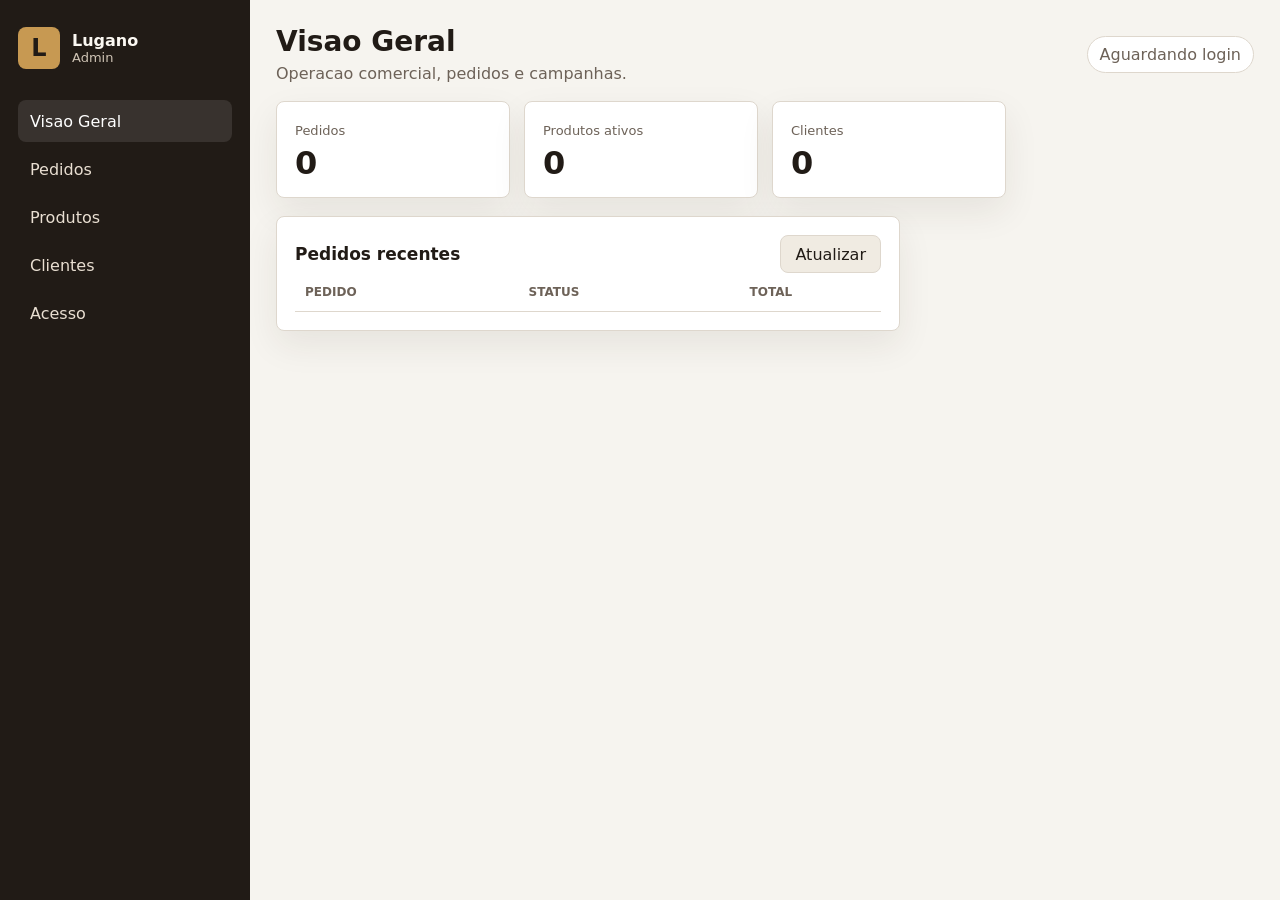
==== frontend/admin/index.html @ a1dba2d6 "Initial Lugano CRM implementation" ====
<!doctype html>
<html lang="pt-BR">
  <head>
    <meta charset="utf-8" />
    <meta name="viewport" content="width=device-width, initial-scale=1" />
    <title>Lugano | Admin</title>
    <link rel="stylesheet" href="./styles.css?v=admin-20260625-2" />
  </head>
  <body>
    <div class="app-shell">
      <aside class="sidebar" aria-label="Navegacao principal">
        <div class="brand">
          <div class="brand-mark">L</div>
          <div>
            <strong>Lugano</strong>
            <span>Admin</span>
          </div>
        </div>

        <nav class="nav-tabs" aria-label="Modulos">
          <button class="nav-tab active" data-view="overview" type="button">Visao Geral</button>
          <button class="nav-tab" data-view="orders" type="button">Pedidos</button>
          <button class="nav-tab" data-view="products" type="button">Produtos</button>
          <button class="nav-tab" data-view="customers" type="button">Clientes</button>
          <button class="nav-tab" data-min-role="manager" data-view="promotions" type="button">Campanhas</button>
          <button class="nav-tab" data-min-role="manager" data-view="reports" type="button">Relatorios</button>
          <button class="nav-tab" data-min-role="owner" data-view="audit" type="button">Auditoria</button>
          <button class="nav-tab" data-min-role="owner" data-view="team" type="button">Equipe</button>
          <button class="nav-tab" data-view="settings" type="button">Acesso</button>
        </nav>
      </aside>

      <main class="workspace">
        <header class="topbar">
          <div>
            <h1 id="view-title">Visao Geral</h1>
            <p id="view-subtitle">Operacao comercial, pedidos e campanhas.</p>
          </div>
          <div class="connection-pill" id="connection-status">API nao testada</div>
        </header>

        <section class="notice hidden" id="notice" role="status"></section>

        <section class="view active" id="view-overview">
          <div class="metrics-grid">
            <article class="metric">
              <span>Pedidos</span>
              <strong id="metric-orders">0</strong>
            </article>
            <article class="metric">
              <span>Produtos ativos</span>
              <strong id="metric-products">0</strong>
            </article>
            <article class="metric">
              <span>Clientes</span>
              <strong id="metric-customers">0</strong>
            </article>
            <article class="metric" data-min-role="manager">
              <span>Campanhas ativas</span>
              <strong id="metric-promotions">0</strong>
            </article>
          </div>

          <div class="section-grid">
            <section class="panel">
              <div class="panel-heading">
                <h2>Pedidos recentes</h2>
                <button class="ghost-button" data-refresh="orders" type="button">Atualizar</button>
              </div>
              <div class="table-wrap">
                <table>
                  <thead>
                    <tr>
                      <th>Pedido</th>
                      <th>Status</th>
                      <th>Total</th>
                    </tr>
                  </thead>
                  <tbody id="overview-orders"></tbody>
                </table>
              </div>
            </section>

            <section class="panel" data-min-role="manager">
              <div class="panel-heading">
                <h2>Campanhas</h2>
                <button class="ghost-button" data-refresh="promotions" type="button">Atualizar</button>
              </div>
              <div class="campaign-list" id="overview-promotions"></div>
            </section>
          </div>
        </section>

        <section class="view" id="view-orders">
          <div class="toolbar">
            <select id="order-status-filter" aria-label="Filtrar pedidos por status">
              <option value="">Todos os status</option>
              <option value="pending">Pendente</option>
              <option value="confirmed">Confirmado</option>
              <option value="preparing">Preparando</option>
              <option value="out_for_delivery">Saiu para entrega</option>
              <option value="delivered">Entregue</option>
              <option value="cancelled">Cancelado</option>
            </select>
            <button class="primary-button" id="refresh-orders" type="button">Atualizar</button>
          </div>

          <div class="orders-workbench">
            <section class="panel">
              <div class="table-wrap">
                <table>
                  <thead>
                    <tr>
                      <th>Pedido</th>
                      <th>Cliente</th>
                      <th>Status</th>
                      <th>Pagamento</th>
                      <th>Total</th>
                      <th></th>
                    </tr>
                  </thead>
                  <tbody id="orders-table"></tbody>
                </table>
              </div>
            </section>

            <section class="panel order-detail-panel" id="order-detail">
              <div class="empty-state">
                <h2>Selecione um pedido</h2>
                <p>Veja itens, cliente, entrega, observacoes e atualize o status.</p>
              </div>
            </section>
          </div>
        </section>

        <section class="view" id="view-products">
          <div class="split-layout" id="products-layout">
            <form class="panel form-panel" data-min-role="manager" id="product-form">
              <h2>Novo produto</h2>
              <label>Nome<input name="name" required /></label>
              <label>Categoria<input name="category" value="cafeteria" required /></label>
              <label>Preco<input name="price" type="number" step="0.01" min="0" required /></label>
              <label>Descricao<textarea name="description" rows="3"></textarea></label>
              <label>Imagem URL<input name="image_url" /></label>
              <label class="check-row"><input name="available" type="checkbox" checked /> Disponivel</label>
              <button class="primary-button" type="submit">Salvar produto</button>
            </form>

            <section class="panel">
              <div class="panel-heading">
                <h2>Catalogo</h2>
                <button class="ghost-button" data-refresh="products" type="button">Atualizar</button>
              </div>
              <div class="item-list" id="products-list"></div>
            </section>
          </div>
        </section>

        <section class="view" id="view-customers">
          <section class="panel">
            <div class="panel-heading">
              <h2>Clientes</h2>
              <button class="ghost-button" data-refresh="customers" type="button">Atualizar</button>
            </div>
            <div class="table-wrap">
              <table>
                <thead>
                  <tr>
                    <th>Nome</th>
                    <th>Email</th>
                    <th>Telefone</th>
                    <th>Cadastro</th>
                  </tr>
                </thead>
                <tbody id="customers-table"></tbody>
              </table>
            </div>
          </section>
        </section>

        <section class="view" data-min-role="manager" id="view-promotions">
          <div class="split-layout">
            <form class="panel form-panel" id="promotion-form">
              <h2>Nova campanha</h2>
              <label>Codigo<input name="code" required /></label>
              <label>Tipo
                <select name="type">
                  <option value="percentage">Percentual</option>
                  <option value="fixed">Valor fixo</option>
                  <option value="free_delivery">Frete gratis</option>
                </select>
              </label>
              <label>Valor<input name="value" type="number" step="0.01" min="0" value="0" /></label>
              <label>Pedido minimo (centavos)<input name="min_order_cents" type="number" min="0" value="0" /></label>
              <label>Limite de usos<input name="max_uses" type="number" min="1" /></label>
              <label>Descricao<textarea name="description" rows="3"></textarea></label>
              <label class="check-row"><input name="active" type="checkbox" checked /> Ativa</label>
              <button class="primary-button" type="submit">Salvar campanha</button>
            </form>

            <section class="panel">
              <div class="panel-heading">
                <h2>Campanhas</h2>
                <button class="ghost-button" data-refresh="promotions" type="button">Atualizar</button>
              </div>
              <div class="item-list" id="promotions-list"></div>
            </section>
          </div>
        </section>

        <section class="view" data-min-role="manager" id="view-reports">
          <form class="panel report-filters" id="reports-filter-form">
            <div>
              <h2>Periodo</h2>
              <p class="muted">Filtre faturamento, tickets e rankings comerciais.</p>
            </div>
            <label>Inicio<input name="date_from" type="date" /></label>
            <label>Fim<input name="date_to" type="date" /></label>
            <button class="primary-button" type="submit">Atualizar relatorios</button>
          </form>

          <section class="metrics-grid reports-metrics">
            <article class="metric">
              <span>Faturamento liquido</span>
              <strong id="report-net-revenue">R$ 0,00</strong>
            </article>
            <article class="metric">
              <span>Ticket medio</span>
              <strong id="report-average-ticket">R$ 0,00</strong>
            </article>
            <article class="metric">
              <span>Pedidos validos</span>
              <strong id="report-orders-count">0</strong>
            </article>
            <article class="metric">
              <span>Cupons usados</span>
              <strong id="report-coupon-uses">0</strong>
            </article>
          </section>

          <div class="reports-grid">
            <section class="panel">
              <div class="panel-heading">
                <h2>Resumo financeiro</h2>
              </div>
              <div class="report-kpi-list" id="report-summary-list"></div>
            </section>

            <section class="panel">
              <div class="panel-heading">
                <h2>Produtos mais vendidos</h2>
              </div>
              <div class="table-wrap">
                <table>
                  <thead>
                    <tr>
                      <th>Produto</th>
                      <th>Qtd.</th>
                      <th>Pedidos</th>
                      <th>Receita</th>
                    </tr>
                  </thead>
                  <tbody id="report-products-table"></tbody>
                </table>
              </div>
            </section>

            <section class="panel">
              <div class="panel-heading">
                <h2>Clientes recorrentes</h2>
              </div>
              <div class="table-wrap">
                <table>
                  <thead>
                    <tr>
                      <th>Cliente</th>
                      <th>Pedidos</th>
                      <th>Total</th>
                      <th>Ultimo pedido</th>
                    </tr>
                  </thead>
                  <tbody id="report-customers-table"></tbody>
                </table>
              </div>
            </section>

            <section class="panel">
              <div class="panel-heading">
                <h2>Uso de cupons</h2>
              </div>
              <div class="table-wrap">
                <table>
                  <thead>
                    <tr>
                      <th>Cupom</th>
                      <th>Usos</th>
                      <th>Desconto</th>
                    </tr>
                  </thead>
                  <tbody id="report-coupons-table"></tbody>
                </table>
              </div>
            </section>
          </div>
        </section>

        <section class="view" data-min-role="owner" id="view-audit">
          <form class="panel audit-filters" id="audit-filter-form">
            <div>
              <h2>Trilha administrativa</h2>
              <p class="muted">Acoes registradas no painel.</p>
            </div>
            <label>Entidade
              <select name="entity_type">
                <option value="">Todas</option>
                <option value="order">Pedidos</option>
                <option value="product">Produtos</option>
                <option value="promotion">Campanhas</option>
                <option value="customer">Clientes</option>
                <option value="admin_user">Equipe</option>
              </select>
            </label>
            <label>Usuario<input name="actor_profile_id" placeholder="UUID do admin" /></label>
            <button class="primary-button" type="submit">Atualizar auditoria</button>
          </form>

          <section class="panel">
            <div class="panel-heading">
              <h2>Eventos recentes</h2>
              <button class="ghost-button" data-refresh="audit" type="button">Atualizar</button>
            </div>
            <div class="table-wrap">
              <table>
                <thead>
                  <tr>
                    <th>Data</th>
                    <th>Acao</th>
                    <th>Entidade</th>
                    <th>Ator</th>
                    <th>Detalhes</th>
                  </tr>
                </thead>
                <tbody id="audit-table"></tbody>
              </table>
            </div>
          </section>
        </section>

        <section class="view" data-min-role="owner" id="view-team">
          <div class="split-layout">
            <form class="panel form-panel" id="team-form">
              <h2>Novo acesso</h2>
              <label>ID do usuario<input name="profile_id" placeholder="UUID do Supabase Auth" required /></label>
              <label>Papel
                <select name="role">
                  <option value="staff">Staff</option>
                  <option value="manager">Manager</option>
                  <option value="owner">Owner</option>
                </select>
              </label>
              <label class="check-row"><input name="active" type="checkbox" checked /> Ativo</label>
              <button class="primary-button" type="submit">Salvar acesso</button>
            </form>

            <section class="panel">
              <div class="panel-heading">
                <h2>Equipe administrativa</h2>
                <button class="ghost-button" data-refresh="team" type="button">Atualizar</button>
              </div>
              <div class="table-wrap">
                <table>
                  <thead>
                    <tr>
                      <th>Usuario</th>
                      <th>Email</th>
                      <th>Papel</th>
                      <th>Status</th>
                      <th></th>
                    </tr>
                  </thead>
                  <tbody id="team-table"></tbody>
                </table>
              </div>
            </section>
          </div>
        </section>

        <section class="view" id="view-settings">
          <div class="settings-grid">
            <form class="panel settings-panel" id="settings-form">
              <h2>Conexao</h2>
              <label>API base URL<input name="apiBaseUrl" value="http://127.0.0.1:8000" /></label>
              <details class="dev-access">
                <summary>Chave tecnica</summary>
                <label>Admin key<input name="adminKey" type="password" autocomplete="off" /></label>
              </details>
              <div class="button-row">
                <button class="primary-button" type="submit">Salvar</button>
                <button class="ghost-button" id="test-connection" type="button">Testar acesso</button>
              </div>
            </form>

            <form class="panel settings-panel" id="admin-login-form">
              <div class="panel-heading">
                <h2>Login administrativo</h2>
                <span class="status" id="admin-session-label">Desconectado</span>
              </div>
              <label>Email<input name="email" type="email" autocomplete="email" required /></label>
              <label>Senha<input name="password" type="password" autocomplete="current-password" required /></label>
              <div class="button-row">
                <button class="primary-button" type="submit">Entrar</button>
                <button class="ghost-button" id="admin-logout" type="button">Sair</button>
              </div>
            </form>
          </div>
        </section>
      </main>
    </div>

    <script src="../config.js?v=config-20260625-1"></script>
    <script src="./app.js?v=admin-20260625-3"></script>
  </body>
</html>
---- frontend/admin/styles.css ----
:root {
  color-scheme: light;
  --bg: #f6f4ef;
  --surface: #ffffff;
  --surface-2: #f0ebe2;
  --ink: #211b16;
  --muted: #6d6258;
  --line: #ded7cd;
  --brand: #7b2d26;
  --brand-2: #1f6f64;
  --accent: #c79952;
  --danger: #a23131;
  --ok: #28745b;
  --shadow: 0 14px 35px rgba(45, 35, 28, 0.08);
}

* {
  box-sizing: border-box;
}

body {
  margin: 0;
  min-height: 100vh;
  background: var(--bg);
  color: var(--ink);
  font-family:
    Inter, ui-sans-serif, system-ui, -apple-system, BlinkMacSystemFont, "Segoe UI",
    sans-serif;
}

button,
input,
select,
textarea {
  font: inherit;
}

button {
  cursor: pointer;
}

button:disabled {
  cursor: not-allowed;
  opacity: 0.55;
}

.app-shell {
  display: grid;
  grid-template-columns: 250px minmax(0, 1fr);
  min-height: 100vh;
}

.sidebar {
  background: #211b16;
  color: #fbf8f2;
  display: flex;
  flex-direction: column;
  gap: 28px;
  padding: 24px 18px;
}

.brand {
  display: flex;
  align-items: center;
  gap: 12px;
  min-height: 48px;
}

.brand-mark {
  display: grid;
  place-items: center;
  width: 42px;
  height: 42px;
  background: var(--accent);
  color: #211b16;
  border-radius: 8px;
  font-weight: 800;
  font-size: 24px;
}

.brand strong,
.brand span {
  display: block;
}

.brand span {
  color: #cfc4b5;
  font-size: 13px;
}

.nav-tabs {
  display: grid;
  gap: 6px;
}

.nav-tab {
  min-height: 42px;
  border: 0;
  border-radius: 8px;
  background: transparent;
  color: #e9dfd2;
  text-align: left;
  padding: 0 12px;
}

.nav-tab:hover,
.nav-tab.active {
  background: rgba(255, 255, 255, 0.1);
  color: #ffffff;
}

.workspace {
  padding: 26px;
  overflow: auto;
}

.topbar {
  display: flex;
  align-items: center;
  justify-content: space-between;
  gap: 16px;
  margin-bottom: 18px;
}

h1,
h2,
p {
  margin: 0;
}

h1 {
  font-size: 28px;
  line-height: 1.15;
}

h2 {
  font-size: 17px;
}

.topbar p {
  color: var(--muted);
  margin-top: 6px;
}

.connection-pill {
  border: 1px solid var(--line);
  border-radius: 999px;
  background: var(--surface);
  color: var(--muted);
  padding: 8px 12px;
  white-space: nowrap;
}

.connection-pill.ok {
  color: var(--ok);
  border-color: rgba(40, 116, 91, 0.35);
}

.connection-pill.error {
  color: var(--danger);
  border-color: rgba(162, 49, 49, 0.35);
}

.notice {
  margin-bottom: 18px;
  border: 1px solid var(--line);
  border-left: 4px solid var(--brand-2);
  border-radius: 8px;
  background: var(--surface);
  padding: 12px 14px;
  color: var(--muted);
}

.hidden {
  display: none;
}

.view {
  display: none;
}

.view.active {
  display: grid;
  gap: 18px;
}

.metrics-grid {
  display: grid;
  grid-template-columns: repeat(4, minmax(0, 1fr));
  gap: 14px;
}

.metric,
.panel {
  background: var(--surface);
  border: 1px solid var(--line);
  border-radius: 8px;
  box-shadow: var(--shadow);
}

.metric {
  padding: 18px;
}

.metric span {
  color: var(--muted);
  font-size: 13px;
}

.metric strong {
  display: block;
  margin-top: 8px;
  font-size: 32px;
  line-height: 1;
}

.section-grid {
  display: grid;
  grid-template-columns: minmax(0, 1.3fr) minmax(320px, 0.7fr);
  gap: 18px;
}

.orders-workbench {
  display: grid;
  grid-template-columns: minmax(0, 1.05fr) minmax(340px, 0.95fr);
  align-items: start;
  gap: 18px;
}

.split-layout {
  display: grid;
  grid-template-columns: minmax(280px, 360px) minmax(0, 1fr);
  gap: 18px;
}

.split-layout.single-column {
  grid-template-columns: minmax(0, 1fr);
}

.settings-grid {
  display: grid;
  grid-template-columns: minmax(280px, 460px) minmax(280px, 420px);
  gap: 18px;
  align-items: start;
}

.report-filters,
.audit-filters {
  display: grid;
  grid-template-columns: minmax(220px, 1fr) 170px 170px auto;
  align-items: end;
  gap: 14px;
}

.audit-filters {
  grid-template-columns: minmax(220px, 1fr) 190px minmax(240px, 1fr) auto;
}

.reports-grid {
  display: grid;
  grid-template-columns: minmax(0, 0.85fr) minmax(0, 1.15fr);
  gap: 18px;
  align-items: start;
}

.panel {
  min-width: 0;
  padding: 18px;
}

.panel-heading,
.toolbar,
.button-row {
  display: flex;
  align-items: center;
  justify-content: space-between;
  gap: 12px;
}

.toolbar {
  justify-content: flex-start;
}

.table-wrap {
  overflow-x: auto;
}

table {
  width: 100%;
  border-collapse: collapse;
  min-width: 640px;
}

th,
td {
  border-bottom: 1px solid var(--line);
  padding: 12px 10px;
  text-align: left;
  vertical-align: middle;
}

th {
  color: var(--muted);
  font-size: 12px;
  text-transform: uppercase;
}

td {
  font-size: 14px;
}

tr.selected-row td {
  background: #fff8ed;
}

.table-subtitle {
  display: block;
  color: var(--muted);
  font-size: 12px;
  margin-top: 4px;
}

.primary-button,
.ghost-button,
.small-button {
  min-height: 38px;
  border-radius: 8px;
  padding: 0 14px;
  border: 1px solid transparent;
}

.primary-button {
  background: var(--brand);
  color: #ffffff;
}

.ghost-button,
.small-button {
  background: var(--surface-2);
  color: var(--ink);
  border-color: var(--line);
}

.small-button {
  min-height: 32px;
  padding: 0 10px;
}

.danger-button {
  color: var(--danger);
}

select,
input,
textarea {
  width: 100%;
  border: 1px solid var(--line);
  border-radius: 8px;
  background: #fffdf9;
  color: var(--ink);
  min-height: 40px;
  padding: 9px 10px;
}

textarea {
  resize: vertical;
}

label {
  display: grid;
  gap: 7px;
  color: var(--muted);
  font-size: 13px;
}

.form-panel,
.settings-panel {
  display: grid;
  gap: 13px;
  align-content: start;
}

.dev-access {
  border: 1px solid var(--line);
  border-radius: 8px;
  background: #fffdf9;
  padding: 11px 12px;
}

.dev-access summary {
  color: var(--muted);
  cursor: pointer;
  font-size: 13px;
  font-weight: 700;
}

.dev-access label {
  margin-top: 12px;
}

.check-row {
  display: flex;
  align-items: center;
  gap: 8px;
}

.check-row input {
  width: 17px;
  height: 17px;
  min-height: 0;
}

.table-control {
  min-width: 120px;
}

.table-check {
  color: var(--ink);
  justify-content: flex-start;
}

.table-actions {
  display: flex;
  gap: 8px;
  justify-content: flex-end;
}

.item-list,
.campaign-list {
  display: grid;
  gap: 10px;
  margin-top: 14px;
}

.report-kpi-list {
  display: grid;
  gap: 10px;
}

.report-kpi-list article {
  display: flex;
  justify-content: space-between;
  gap: 14px;
  border-bottom: 1px solid var(--line);
  padding: 10px 0;
}

.report-kpi-list article:last-child {
  border-bottom: 0;
}

.report-kpi-list span {
  color: var(--muted);
}

.report-kpi-list strong {
  text-align: right;
}

.list-item {
  display: grid;
  gap: 6px;
  border: 1px solid var(--line);
  border-radius: 8px;
  background: #fffdf9;
  padding: 13px;
}

.list-item-header {
  display: flex;
  justify-content: space-between;
  gap: 10px;
}

.order-detail-panel {
  display: grid;
  gap: 16px;
}

.empty-state {
  display: grid;
  min-height: 260px;
  place-content: center;
  text-align: center;
  color: var(--muted);
}

.order-detail-heading {
  display: flex;
  align-items: flex-start;
  justify-content: space-between;
  gap: 14px;
}

.detail-grid {
  display: grid;
  grid-template-columns: repeat(2, minmax(0, 1fr));
  gap: 12px;
}

.detail-grid article,
.detail-section {
  border: 1px solid var(--line);
  border-radius: 8px;
  background: #fffdf9;
  padding: 13px;
}

.detail-grid span {
  color: var(--muted);
  display: block;
  font-size: 12px;
  margin-bottom: 5px;
  text-transform: uppercase;
}

.detail-grid strong,
.detail-grid p {
  display: block;
  overflow-wrap: anywhere;
}

.detail-grid p {
  color: var(--muted);
  font-size: 13px;
  margin-top: 5px;
}

.detail-section {
  display: grid;
  gap: 12px;
}

.detail-section h3 {
  margin: 0;
  font-size: 15px;
}

.compact-list {
  margin-top: 0;
}

.order-update-form {
  grid-template-columns: repeat(2, minmax(0, 1fr));
}

.order-update-form h3,
.order-update-form label:nth-of-type(3),
.order-update-form .button-row {
  grid-column: 1 / -1;
}

.muted {
  color: var(--muted);
}

.status {
  display: inline-flex;
  align-items: center;
  min-height: 26px;
  border-radius: 999px;
  background: var(--surface-2);
  color: var(--muted);
  padding: 0 9px;
  font-size: 12px;
}

.status.active,
.status.paid,
.status.delivered {
  background: rgba(40, 116, 91, 0.12);
  color: var(--ok);
}

.status.pending,
.status.preparing {
  background: rgba(199, 153, 82, 0.16);
  color: #765112;
}

.status.cancelled,
.status.failed {
  background: rgba(162, 49, 49, 0.12);
  color: var(--danger);
}

@media (max-width: 980px) {
  .app-shell {
    grid-template-columns: 1fr;
  }

  .sidebar {
    position: sticky;
    top: 0;
    z-index: 5;
    padding: 14px;
  }

  .nav-tabs {
    grid-template-columns: repeat(3, minmax(0, 1fr));
  }

  .metrics-grid,
  .section-grid,
  .orders-workbench,
  .split-layout,
  .settings-grid,
  .report-filters,
  .audit-filters,
  .reports-grid {
    grid-template-columns: 1fr;
  }
}

@media (max-width: 640px) {
  .workspace {
    padding: 16px;
  }

  .topbar {
    align-items: flex-start;
    flex-direction: column;
  }

  .nav-tabs {
    grid-template-columns: repeat(2, minmax(0, 1fr));
  }

  .metrics-grid {
    gap: 10px;
  }

  .panel {
    padding: 14px;
  }

  .detail-grid,
  .order-update-form {
    grid-template-columns: 1fr;
  }
}
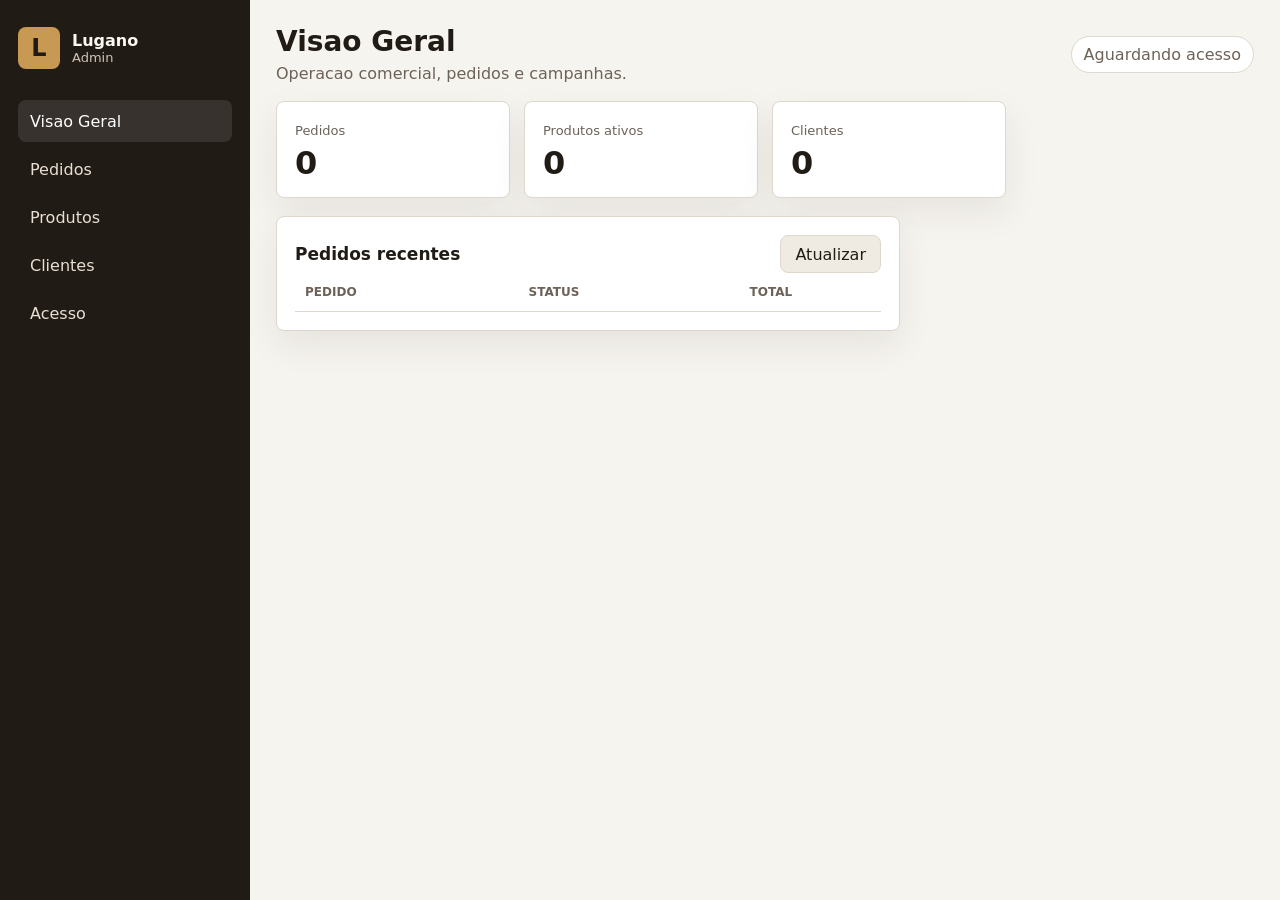
==== commit 4202d55a: "Remove technical frontend settings panels" ====
--- a/frontend/admin/index.html
+++ b/frontend/admin/index.html
@@ -36,7 +36,7 @@
             <h1 id="view-title">Visao Geral</h1>
             <p id="view-subtitle">Operacao comercial, pedidos e campanhas.</p>
           </div>
-          <div class="connection-pill" id="connection-status">API nao testada</div>
+          <div class="connection-pill" id="connection-status">Aguardando acesso</div>
         </header>
 
         <section class="notice hidden" id="notice" role="status"></section>
@@ -387,19 +387,6 @@
 
         <section class="view" id="view-settings">
           <div class="settings-grid">
-            <form class="panel settings-panel" id="settings-form">
-              <h2>Conexao</h2>
-              <label>API base URL<input name="apiBaseUrl" value="http://127.0.0.1:8000" /></label>
-              <details class="dev-access">
-                <summary>Chave tecnica</summary>
-                <label>Admin key<input name="adminKey" type="password" autocomplete="off" /></label>
-              </details>
-              <div class="button-row">
-                <button class="primary-button" type="submit">Salvar</button>
-                <button class="ghost-button" id="test-connection" type="button">Testar acesso</button>
-              </div>
-            </form>
-
             <form class="panel settings-panel" id="admin-login-form">
               <div class="panel-heading">
                 <h2>Login administrativo</h2>
@@ -417,7 +404,7 @@
       </main>
     </div>
 
-    <script src="../config.js?v=config-20260625-1"></script>
-    <script src="./app.js?v=admin-20260625-3"></script>
+    <script src="../config.js?v=config-20260703-1"></script>
+    <script src="./app.js?v=admin-20260703-1"></script>
   </body>
 </html>
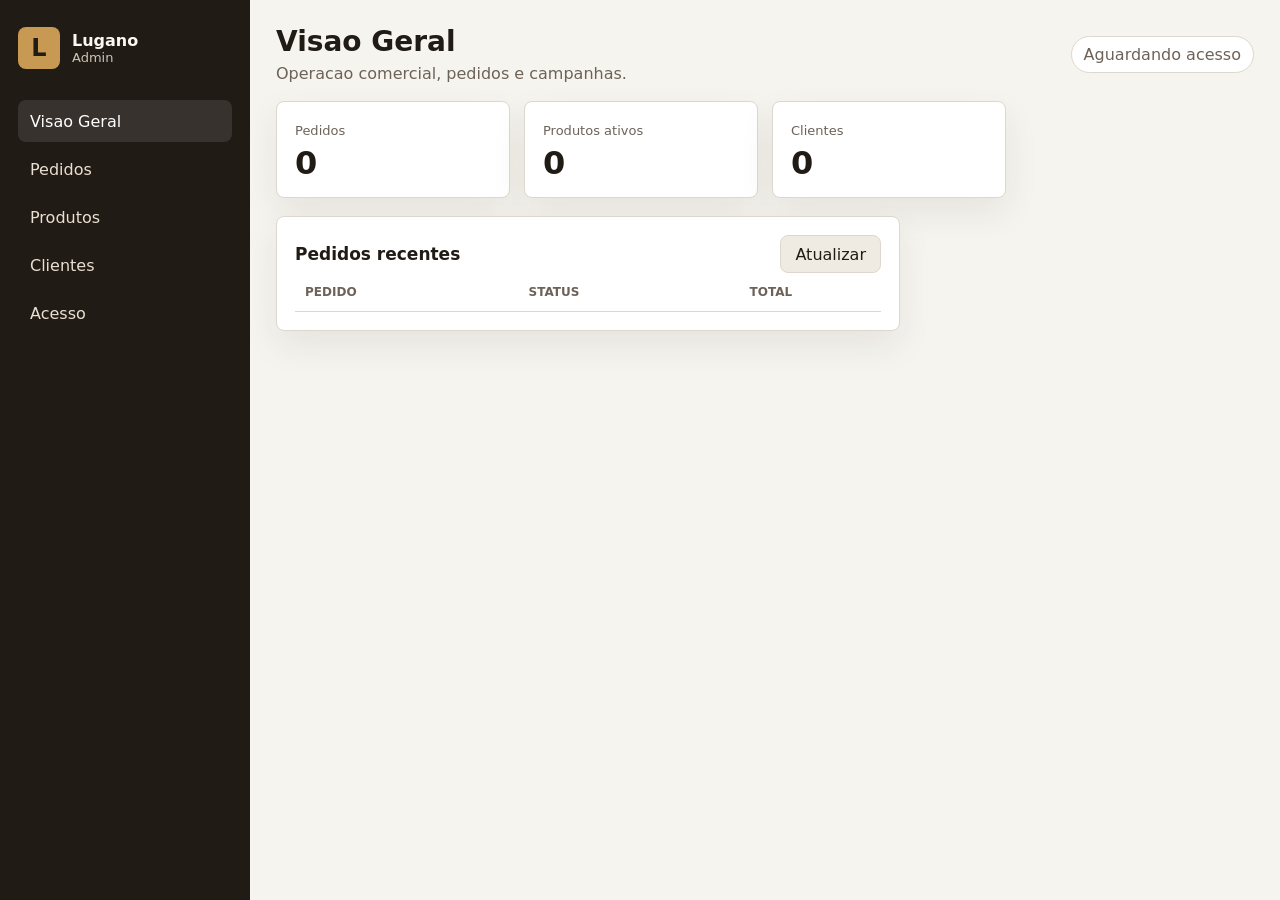
==== commit 413596d8: "Redesign admin order operations" ====
--- a/frontend/admin/index.html
+++ b/frontend/admin/index.html
@@ -4,7 +4,7 @@
     <meta charset="utf-8" />
     <meta name="viewport" content="width=device-width, initial-scale=1" />
     <title>Lugano | Admin</title>
-    <link rel="stylesheet" href="./styles.css?v=admin-20260625-2" />
+    <link rel="stylesheet" href="./styles.css?v=admin-20260703-2" />
   </head>
   <body>
     <div class="app-shell">
@@ -92,36 +92,34 @@
         </section>
 
         <section class="view" id="view-orders">
-          <div class="toolbar">
-            <select id="order-status-filter" aria-label="Filtrar pedidos por status">
-              <option value="">Todos os status</option>
-              <option value="pending">Pendente</option>
-              <option value="confirmed">Confirmado</option>
-              <option value="preparing">Preparando</option>
-              <option value="out_for_delivery">Saiu para entrega</option>
-              <option value="delivered">Entregue</option>
-              <option value="cancelled">Cancelado</option>
-            </select>
-            <button class="primary-button" id="refresh-orders" type="button">Atualizar</button>
-          </div>
-
-          <div class="orders-workbench">
-            <section class="panel">
-              <div class="table-wrap">
-                <table>
-                  <thead>
-                    <tr>
-                      <th>Pedido</th>
-                      <th>Cliente</th>
-                      <th>Status</th>
-                      <th>Pagamento</th>
-                      <th>Total</th>
-                      <th></th>
-                    </tr>
-                  </thead>
-                  <tbody id="orders-table"></tbody>
-                </table>
-              </div>
+          <div class="orders-command-bar">
+            <div>
+              <span class="section-kicker">Delivery</span>
+              <h2>Fila de pedidos</h2>
+            </div>
+            <div class="toolbar">
+              <select id="order-status-filter" aria-label="Filtrar pedidos por status">
+                <option value="">Todos os status</option>
+                <option value="pending">Pendente</option>
+                <option value="confirmed">Confirmado</option>
+                <option value="preparing">Preparando</option>
+                <option value="out_for_delivery">Saiu para entrega</option>
+                <option value="delivered">Entregue</option>
+                <option value="cancelled">Cancelado</option>
+              </select>
+              <button class="primary-button" id="refresh-orders" type="button">Atualizar</button>
+            </div>
+          </div>
+
+          <div class="order-status-board" id="orders-status-board"></div>
+
+          <div class="orders-workbench operational-workbench">
+            <section class="orders-queue-panel" aria-label="Pedidos do delivery">
+              <div class="orders-queue-header">
+                <strong>Pedidos recebidos</strong>
+                <span id="orders-queue-count">0 pedidos</span>
+              </div>
+              <div class="orders-queue" id="orders-queue"></div>
             </section>
 
             <section class="panel order-detail-panel" id="order-detail">
@@ -405,6 +403,6 @@
     </div>
 
     <script src="../config.js?v=config-20260703-1"></script>
-    <script src="./app.js?v=admin-20260703-1"></script>
+    <script src="./app.js?v=admin-20260703-2"></script>
   </body>
 </html>
--- a/frontend/admin/styles.css
+++ b/frontend/admin/styles.css
@@ -220,11 +220,156 @@
   gap: 18px;
 }
 
+.section-kicker {
+  display: block;
+  color: var(--brand-2);
+  font-size: 12px;
+  font-weight: 800;
+  letter-spacing: 0;
+  text-transform: uppercase;
+}
+
+.orders-command-bar {
+  display: flex;
+  align-items: end;
+  justify-content: space-between;
+  gap: 16px;
+  margin-bottom: 16px;
+}
+
+.orders-command-bar h2 {
+  margin: 3px 0 0;
+  font-size: 24px;
+}
+
+.order-status-board {
+  display: grid;
+  grid-template-columns: repeat(6, minmax(120px, 1fr));
+  gap: 10px;
+  margin-bottom: 16px;
+}
+
+.status-tile {
+  min-height: 82px;
+  border: 1px solid var(--line);
+  border-radius: 8px;
+  background: #fffdf9;
+  padding: 13px;
+}
+
+.status-tile span,
+.orders-queue-header span,
+.queue-id,
+.queue-meta,
+.detail-section-heading span {
+  color: var(--muted);
+  font-size: 12px;
+}
+
+.status-tile strong {
+  display: block;
+  margin-top: 10px;
+  font-size: 28px;
+  line-height: 1;
+}
+
 .orders-workbench {
   display: grid;
   grid-template-columns: minmax(0, 1.05fr) minmax(340px, 0.95fr);
   align-items: start;
   gap: 18px;
+}
+
+.operational-workbench {
+  grid-template-columns: minmax(340px, 0.86fr) minmax(0, 1.14fr);
+}
+
+.orders-queue-panel {
+  min-width: 0;
+}
+
+.orders-queue-header {
+  display: flex;
+  align-items: center;
+  justify-content: space-between;
+  gap: 12px;
+  margin-bottom: 10px;
+}
+
+.orders-queue {
+  display: grid;
+  gap: 10px;
+}
+
+.order-queue-card,
+.empty-queue {
+  border: 1px solid var(--line);
+  border-radius: 8px;
+  background: var(--surface);
+  box-shadow: var(--shadow);
+  padding: 14px;
+}
+
+.order-queue-card {
+  display: grid;
+  gap: 12px;
+}
+
+.order-queue-card.active {
+  border-color: rgba(31, 111, 100, 0.55);
+  box-shadow: 0 14px 35px rgba(31, 111, 100, 0.13);
+}
+
+.queue-card-main,
+.queue-card-footer,
+.detail-hero,
+.quick-actions,
+.detail-section-heading {
+  display: flex;
+  align-items: flex-start;
+  justify-content: space-between;
+  gap: 12px;
+}
+
+.queue-card-main strong,
+.queue-card-main p,
+.queue-meta span {
+  display: block;
+  overflow-wrap: anywhere;
+}
+
+.queue-card-main p {
+  margin: 5px 0 0;
+  color: var(--muted);
+  font-size: 13px;
+}
+
+.queue-meta {
+  display: grid;
+  grid-template-columns: 72px minmax(0, 1fr) auto;
+  gap: 10px;
+}
+
+.queue-card-footer {
+  align-items: center;
+}
+
+.small-button.primary-action {
+  border-color: transparent;
+  background: rgba(31, 111, 100, 0.1);
+  color: var(--brand-2);
+}
+
+.empty-queue {
+  display: grid;
+  min-height: 160px;
+  place-content: center;
+  text-align: center;
+}
+
+.empty-queue span {
+  color: var(--muted);
+  margin-top: 5px;
 }
 
 .split-layout {
@@ -492,18 +637,49 @@
   gap: 14px;
 }
 
+.detail-hero h2,
+.detail-hero p {
+  margin: 4px 0 0;
+}
+
+.detail-hero p {
+  color: var(--muted);
+  font-size: 13px;
+}
+
+.detail-hero-actions {
+  display: grid;
+  justify-items: end;
+  gap: 8px;
+  text-align: right;
+}
+
+.detail-hero-actions strong {
+  font-size: 24px;
+}
+
+.quick-actions {
+  align-items: center;
+  border-top: 1px solid var(--line);
+  border-bottom: 1px solid var(--line);
+  padding: 12px 0;
+}
+
+.quick-actions span {
+  color: var(--muted);
+  font-size: 13px;
+}
+
 .detail-grid {
   display: grid;
   grid-template-columns: repeat(2, minmax(0, 1fr));
   gap: 12px;
 }
 
-.detail-grid article,
-.detail-section {
-  border: 1px solid var(--line);
-  border-radius: 8px;
+.detail-grid article {
+  border-left: 3px solid rgba(31, 111, 100, 0.28);
   background: #fffdf9;
-  padding: 13px;
+  padding: 4px 0 4px 12px;
 }
 
 .detail-grid span {
@@ -529,6 +705,8 @@
 .detail-section {
   display: grid;
   gap: 12px;
+  border-top: 1px solid var(--line);
+  padding-top: 16px;
 }
 
 .detail-section h3 {
@@ -536,6 +714,22 @@
   font-size: 15px;
 }
 
+.detail-section-heading {
+  align-items: center;
+}
+
+.detail-item-row {
+  display: grid;
+  gap: 6px;
+  border-bottom: 1px solid var(--line);
+  padding: 0 0 11px;
+}
+
+.detail-item-row:last-child {
+  border-bottom: 0;
+  padding-bottom: 0;
+}
+
 .compact-list {
   margin-top: 0;
 }
@@ -544,7 +738,7 @@
   grid-template-columns: repeat(2, minmax(0, 1fr));
 }
 
-.order-update-form h3,
+.order-update-form .detail-section-heading,
 .order-update-form label:nth-of-type(3),
 .order-update-form .button-row {
   grid-column: 1 / -1;
@@ -610,6 +804,15 @@
   .reports-grid {
     grid-template-columns: 1fr;
   }
+
+  .orders-command-bar {
+    align-items: stretch;
+    flex-direction: column;
+  }
+
+  .order-status-board {
+    grid-template-columns: repeat(3, minmax(0, 1fr));
+  }
 }
 
 @media (max-width: 640px) {
@@ -630,12 +833,39 @@
     gap: 10px;
   }
 
-  .panel {
-    padding: 14px;
-  }
-
+  .toolbar,
+  .queue-card-footer,
+  .quick-actions {
+    align-items: stretch;
+    flex-direction: column;
+  }
+
+  .order-status-board,
   .detail-grid,
   .order-update-form {
     grid-template-columns: 1fr;
   }
-}
+
+  .queue-meta {
+    grid-template-columns: 1fr;
+  }
+
+  .detail-hero {
+    align-items: stretch;
+    flex-direction: column;
+  }
+
+  .detail-hero-actions {
+    justify-items: start;
+    text-align: left;
+  }
+
+  .panel {
+    padding: 14px;
+  }
+
+  .detail-grid,
+  .order-update-form {
+    grid-template-columns: 1fr;
+  }
+}
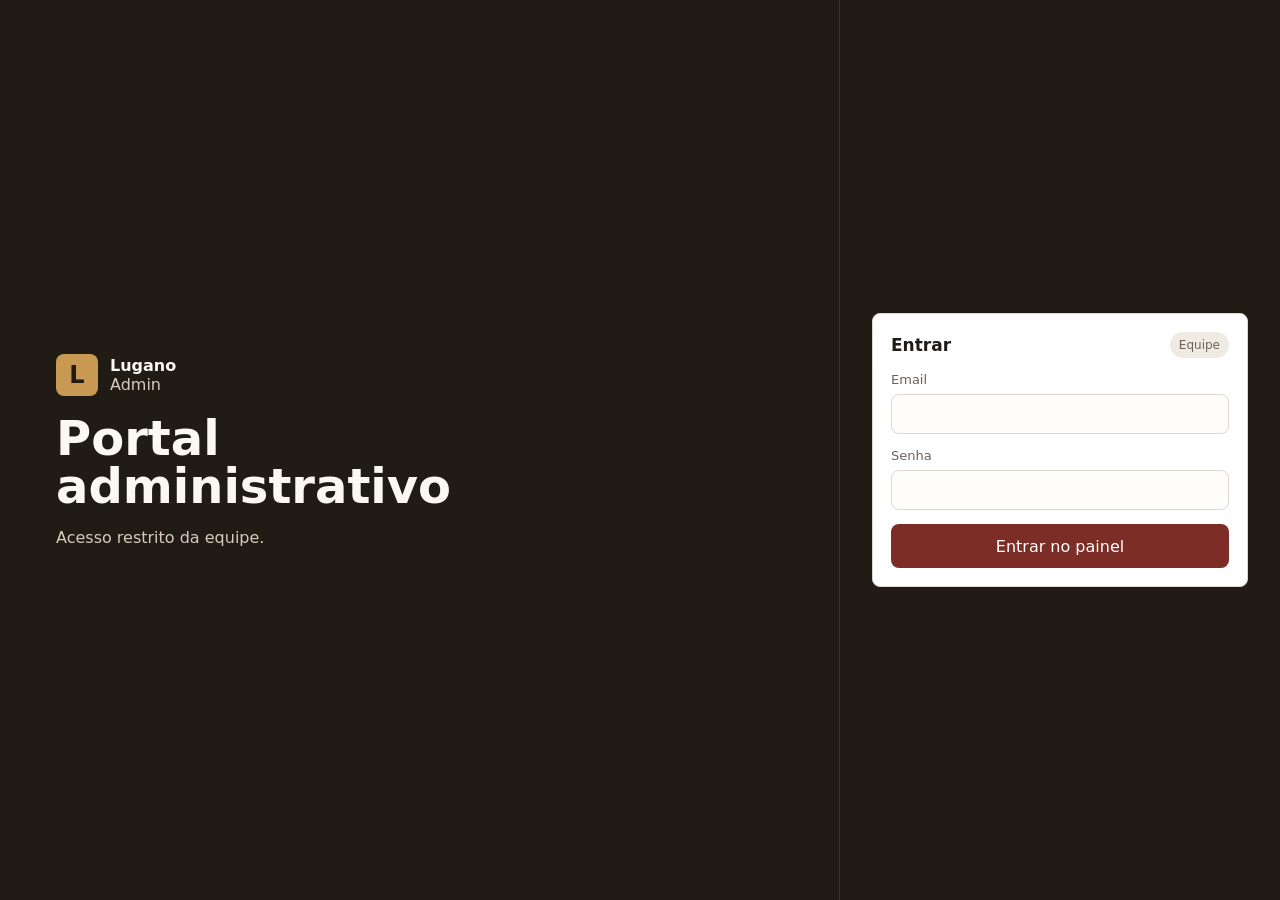
==== commit 15f3d25a: "Add admin login gate" ====
--- a/frontend/admin/index.html
+++ b/frontend/admin/index.html
@@ -4,10 +4,35 @@
     <meta charset="utf-8" />
     <meta name="viewport" content="width=device-width, initial-scale=1" />
     <title>Lugano | Admin</title>
-    <link rel="stylesheet" href="./styles.css?v=admin-20260703-2" />
+    <link rel="stylesheet" href="./styles.css?v=admin-20260703-3" />
   </head>
   <body>
-    <div class="app-shell">
+    <section class="admin-login-gate" id="admin-login-gate">
+      <div class="login-intro">
+        <div class="login-brand">
+          <div class="brand-mark">L</div>
+          <div>
+            <strong>Lugano</strong>
+            <span>Admin</span>
+          </div>
+        </div>
+        <h1>Portal administrativo</h1>
+        <p>Acesso restrito da equipe.</p>
+      </div>
+
+      <form class="panel login-card" id="admin-login-form">
+        <div class="panel-heading">
+          <h2>Entrar</h2>
+          <span class="status">Equipe</span>
+        </div>
+        <section class="notice hidden" id="login-notice" role="status"></section>
+        <label>Email<input name="email" type="email" autocomplete="email" required /></label>
+        <label>Senha<input name="password" type="password" autocomplete="current-password" required /></label>
+        <button class="primary-button" type="submit">Entrar no painel</button>
+      </form>
+    </section>
+
+    <div class="app-shell hidden" id="admin-app">
       <aside class="sidebar" aria-label="Navegacao principal">
         <div class="brand">
           <div class="brand-mark">L</div>
@@ -385,24 +410,29 @@
 
         <section class="view" id="view-settings">
           <div class="settings-grid">
-            <form class="panel settings-panel" id="admin-login-form">
-              <div class="panel-heading">
-                <h2>Login administrativo</h2>
+            <section class="panel settings-panel">
+              <div class="panel-heading">
+                <h2>Sessao administrativa</h2>
                 <span class="status" id="admin-session-label">Desconectado</span>
               </div>
-              <label>Email<input name="email" type="email" autocomplete="email" required /></label>
-              <label>Senha<input name="password" type="password" autocomplete="current-password" required /></label>
-              <div class="button-row">
-                <button class="primary-button" type="submit">Entrar</button>
-                <button class="ghost-button" id="admin-logout" type="button">Sair</button>
-              </div>
-            </form>
+              <div class="session-summary">
+                <div>
+                  <span>Email</span>
+                  <strong id="admin-session-email">-</strong>
+                </div>
+                <div>
+                  <span>Papel</span>
+                  <strong id="admin-session-role">-</strong>
+                </div>
+              </div>
+              <button class="ghost-button" id="admin-logout" type="button">Sair do painel</button>
+            </section>
           </div>
         </section>
       </main>
     </div>
 
     <script src="../config.js?v=config-20260703-1"></script>
-    <script src="./app.js?v=admin-20260703-2"></script>
+    <script src="./app.js?v=admin-20260703-3"></script>
   </body>
 </html>
--- a/frontend/admin/styles.css
+++ b/frontend/admin/styles.css
@@ -28,6 +28,64 @@
     sans-serif;
 }
 
+.admin-login-gate {
+  display: grid;
+  grid-template-columns: minmax(0, 1fr) minmax(320px, 440px);
+  min-height: 100vh;
+  background:
+    linear-gradient(90deg, rgba(33, 27, 22, 0.96), rgba(33, 27, 22, 0.88)),
+    #211b16;
+  color: #fbf8f2;
+}
+
+.login-intro {
+  display: grid;
+  align-content: center;
+  gap: 18px;
+  padding: 56px;
+  border-right: 1px solid rgba(255, 255, 255, 0.1);
+}
+
+.login-brand {
+  display: flex;
+  align-items: center;
+  gap: 12px;
+}
+
+.login-brand strong,
+.login-brand span {
+  display: block;
+}
+
+.login-brand span,
+.login-intro p {
+  color: #d7cabb;
+}
+
+.login-intro h1 {
+  max-width: 560px;
+  font-size: 48px;
+  line-height: 1;
+}
+
+.login-card {
+  align-self: center;
+  display: grid;
+  gap: 14px;
+  margin: 32px;
+  color: var(--ink);
+  box-shadow: 0 22px 50px rgba(0, 0, 0, 0.22);
+}
+
+.login-card .notice {
+  margin-bottom: 0;
+}
+
+.login-card .primary-button {
+  width: 100%;
+  min-height: 44px;
+}
+
 button,
 input,
 select,
@@ -387,6 +445,29 @@
   grid-template-columns: minmax(280px, 460px) minmax(280px, 420px);
   gap: 18px;
   align-items: start;
+}
+
+.session-summary {
+  display: grid;
+  gap: 12px;
+  border-top: 1px solid var(--line);
+  border-bottom: 1px solid var(--line);
+  padding: 14px 0;
+}
+
+.session-summary div {
+  display: grid;
+  gap: 4px;
+}
+
+.session-summary span {
+  color: var(--muted);
+  font-size: 12px;
+  text-transform: uppercase;
+}
+
+.session-summary strong {
+  overflow-wrap: anywhere;
 }
 
 .report-filters,
@@ -779,6 +860,24 @@
 }
 
 @media (max-width: 980px) {
+  .admin-login-gate {
+    grid-template-columns: 1fr;
+  }
+
+  .login-intro {
+    padding: 32px 24px 16px;
+    border-right: 0;
+  }
+
+  .login-intro h1 {
+    font-size: 36px;
+  }
+
+  .login-card {
+    align-self: start;
+    margin: 16px 24px 32px;
+  }
+
   .app-shell {
     grid-template-columns: 1fr;
   }
@@ -816,6 +915,18 @@
 }
 
 @media (max-width: 640px) {
+  .login-intro {
+    padding: 24px 16px 10px;
+  }
+
+  .login-intro h1 {
+    font-size: 32px;
+  }
+
+  .login-card {
+    margin: 14px 16px 24px;
+  }
+
   .workspace {
     padding: 16px;
   }
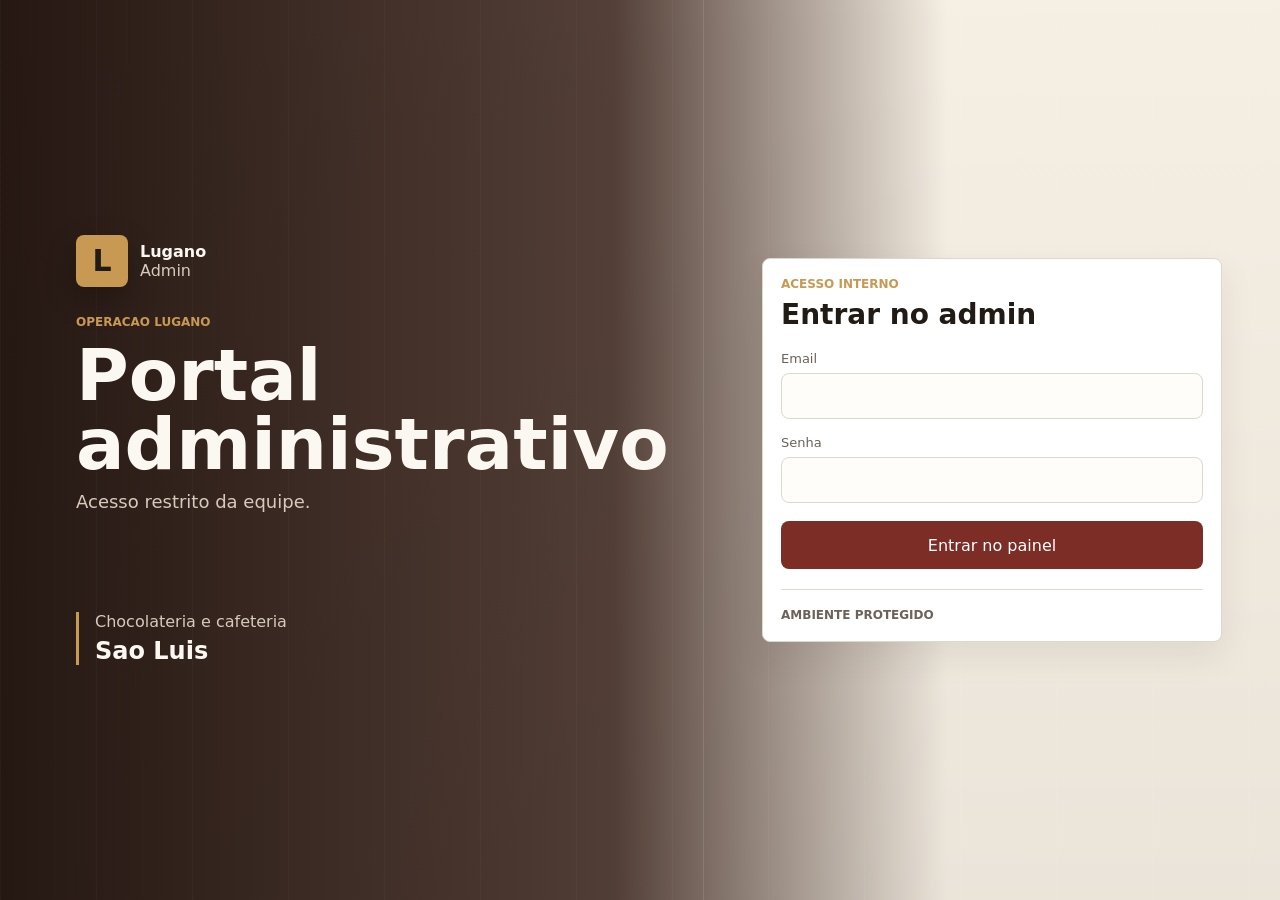
==== commit a4996311: "Polish admin login screen" ====
--- a/frontend/admin/index.html
+++ b/frontend/admin/index.html
@@ -4,7 +4,7 @@
     <meta charset="utf-8" />
     <meta name="viewport" content="width=device-width, initial-scale=1" />
     <title>Lugano | Admin</title>
-    <link rel="stylesheet" href="./styles.css?v=admin-20260703-3" />
+    <link rel="stylesheet" href="./styles.css?v=admin-20260703-4" />
   </head>
   <body>
     <section class="admin-login-gate" id="admin-login-gate">
@@ -16,20 +16,32 @@
             <span>Admin</span>
           </div>
         </div>
-        <h1>Portal administrativo</h1>
-        <p>Acesso restrito da equipe.</p>
+        <div class="login-copy">
+          <span>Operacao Lugano</span>
+          <h1>Portal administrativo</h1>
+          <p>Acesso restrito da equipe.</p>
+        </div>
+        <div class="login-signature">
+          <span>Chocolateria e cafeteria</span>
+          <strong>Sao Luis</strong>
+        </div>
       </div>
 
-      <form class="panel login-card" id="admin-login-form">
-        <div class="panel-heading">
-          <h2>Entrar</h2>
-          <span class="status">Equipe</span>
-        </div>
-        <section class="notice hidden" id="login-notice" role="status"></section>
-        <label>Email<input name="email" type="email" autocomplete="email" required /></label>
-        <label>Senha<input name="password" type="password" autocomplete="current-password" required /></label>
-        <button class="primary-button" type="submit">Entrar no painel</button>
-      </form>
+      <div class="login-card-area">
+        <form class="panel login-card" id="admin-login-form">
+          <div class="login-card-header">
+            <span>Acesso interno</span>
+            <h2>Entrar no admin</h2>
+          </div>
+          <section class="notice hidden" id="login-notice" role="status"></section>
+          <label>Email<input name="email" type="email" autocomplete="email" required /></label>
+          <label>Senha<input name="password" type="password" autocomplete="current-password" required /></label>
+          <button class="primary-button" type="submit">Entrar no painel</button>
+          <div class="login-card-footer">
+            <span>Ambiente protegido</span>
+          </div>
+        </form>
+      </div>
     </section>
 
     <div class="app-shell hidden" id="admin-app">
@@ -433,6 +445,6 @@
     </div>
 
     <script src="../config.js?v=config-20260703-1"></script>
-    <script src="./app.js?v=admin-20260703-3"></script>
+    <script src="./app.js?v=admin-20260703-4"></script>
   </body>
 </html>
--- a/frontend/admin/styles.css
+++ b/frontend/admin/styles.css
@@ -29,20 +29,47 @@
 }
 
 .admin-login-gate {
-  display: grid;
-  grid-template-columns: minmax(0, 1fr) minmax(320px, 440px);
+  position: relative;
+  isolation: isolate;
+  overflow: hidden;
+  display: grid;
+  grid-template-columns: minmax(0, 1.1fr) minmax(360px, 0.9fr);
   min-height: 100vh;
+  color: #fbf8f2;
+}
+
+.admin-login-gate::before,
+.admin-login-gate::after {
+  content: "";
+  position: absolute;
+  inset: 0;
+  pointer-events: none;
+}
+
+.admin-login-gate::before {
+  z-index: -2;
   background:
-    linear-gradient(90deg, rgba(33, 27, 22, 0.96), rgba(33, 27, 22, 0.88)),
-    #211b16;
-  color: #fbf8f2;
+    linear-gradient(90deg, rgba(29, 14, 9, 0.96) 0%, rgba(48, 24, 15, 0.82) 48%, rgba(246, 239, 228, 0.96) 74%),
+    url("https://images.unsplash.com/photo-1541167760496-1628856ab772?auto=format&fit=crop&w=1800&q=85");
+  background-position: center;
+  background-size: cover;
+}
+
+.admin-login-gate::after {
+  z-index: -1;
+  opacity: 0.22;
+  background:
+    repeating-linear-gradient(90deg, rgba(255, 250, 242, 0.12) 0 1px, transparent 1px 96px),
+    linear-gradient(180deg, transparent, rgba(33, 27, 22, 0.22));
 }
 
 .login-intro {
   display: grid;
   align-content: center;
-  gap: 18px;
-  padding: 56px;
+  gap: 28px;
+  max-width: 780px;
+  min-height: 100vh;
+  padding: clamp(32px, 6vw, 76px);
   border-right: 1px solid rgba(255, 255, 255, 0.1);
 }
 
@@ -50,6 +77,13 @@
   display: flex;
   align-items: center;
   gap: 12px;
+}
+
+.login-brand .brand-mark {
+  width: 52px;
+  height: 52px;
+  font-size: 30px;
+  box-shadow: 0 12px 32px rgba(0, 0, 0, 0.24);
 }
 
 .login-brand strong,
@@ -58,32 +92,102 @@
 }
 
 .login-brand span,
-.login-intro p {
+.login-copy p,
+.login-signature span {
   color: #d7cabb;
 }
 
-.login-intro h1 {
+.login-copy {
+  display: grid;
+  gap: 12px;
+}
+
+.login-copy span,
+.login-card-header span,
+.login-card-footer span {
+  color: var(--accent);
+  font-size: 12px;
+  font-weight: 800;
+  letter-spacing: 0;
+  text-transform: uppercase;
+}
+
+.login-copy h1 {
   max-width: 560px;
-  font-size: 48px;
-  line-height: 1;
+  font-size: clamp(44px, 6vw, 72px);
+  line-height: 0.96;
+}
+
+.login-copy p {
+  max-width: 430px;
+  font-size: 18px;
+}
+
+.login-signature {
+  display: grid;
+  gap: 6px;
+  width: fit-content;
+  min-width: 240px;
+  border-left: 3px solid var(--accent);
+  margin-top: clamp(18px, 8vh, 90px);
+  padding-left: 16px;
+}
+
+.login-signature strong {
+  font-size: 24px;
+}
+
+.login-card-area {
+  display: grid;
+  place-items: center;
+  min-height: 100vh;
+  padding: clamp(24px, 4vw, 56px);
 }
 
 .login-card {
-  align-self: center;
-  display: grid;
-  gap: 14px;
-  margin: 32px;
+  width: min(100%, 460px);
+  display: grid;
+  gap: 16px;
+  border: 1px solid rgba(58, 31, 23, 0.16);
+  background: rgba(255, 250, 242, 0.96);
   color: var(--ink);
-  box-shadow: 0 22px 50px rgba(0, 0, 0, 0.22);
+  padding: 26px;
+  box-shadow: 0 26px 70px rgba(34, 21, 14, 0.22);
+}
+
+.login-card-header {
+  display: grid;
+  gap: 7px;
+  margin-bottom: 4px;
+}
+
+.login-card-header h2 {
+  font-size: 28px;
 }
 
 .login-card .notice {
   margin-bottom: 0;
 }
 
+.login-card input {
+  min-height: 46px;
+  background: #fffdf9;
+}
+
 .login-card .primary-button {
   width: 100%;
-  min-height: 44px;
+  min-height: 48px;
+  margin-top: 2px;
+}
+
+.login-card-footer {
+  border-top: 1px solid var(--line);
+  margin-top: 4px;
+  padding-top: 14px;
+}
+
+.login-card-footer span {
+  color: var(--muted);
 }
 
 button,
@@ -864,18 +968,32 @@
     grid-template-columns: 1fr;
   }
 
+  .admin-login-gate::before {
+    background:
+      linear-gradient(180deg, rgba(29, 14, 9, 0.94) 0%, rgba(48, 24, 15, 0.78) 44%, rgba(246, 239, 228, 0.98) 78%),
+      url("https://images.unsplash.com/photo-1541167760496-1628856ab772?auto=format&fit=crop&w=1800&q=85");
+    background-position: center;
+    background-size: cover;
+  }
+
   .login-intro {
-    padding: 32px 24px 16px;
+    min-height: auto;
+    padding: 32px 24px 22px;
     border-right: 0;
   }
 
-  .login-intro h1 {
-    font-size: 36px;
-  }
-
-  .login-card {
-    align-self: start;
-    margin: 16px 24px 32px;
+  .login-copy h1 {
+    font-size: 42px;
+  }
+
+  .login-signature {
+    margin-top: 10px;
+  }
+
+  .login-card-area {
+    min-height: auto;
+    place-items: start center;
+    padding: 8px 24px 32px;
   }
 
   .app-shell {
@@ -917,14 +1035,29 @@
 @media (max-width: 640px) {
   .login-intro {
     padding: 24px 16px 10px;
-  }
-
-  .login-intro h1 {
-    font-size: 32px;
+    gap: 22px;
+  }
+
+  .login-copy h1 {
+    font-size: 36px;
+  }
+
+  .login-copy p {
+    font-size: 16px;
+  }
+
+  .login-brand .brand-mark {
+    width: 46px;
+    height: 46px;
+    font-size: 27px;
+  }
+
+  .login-card-area {
+    padding: 10px 16px 24px;
   }
 
   .login-card {
-    margin: 14px 16px 24px;
+    padding: 20px;
   }
 
   .workspace {
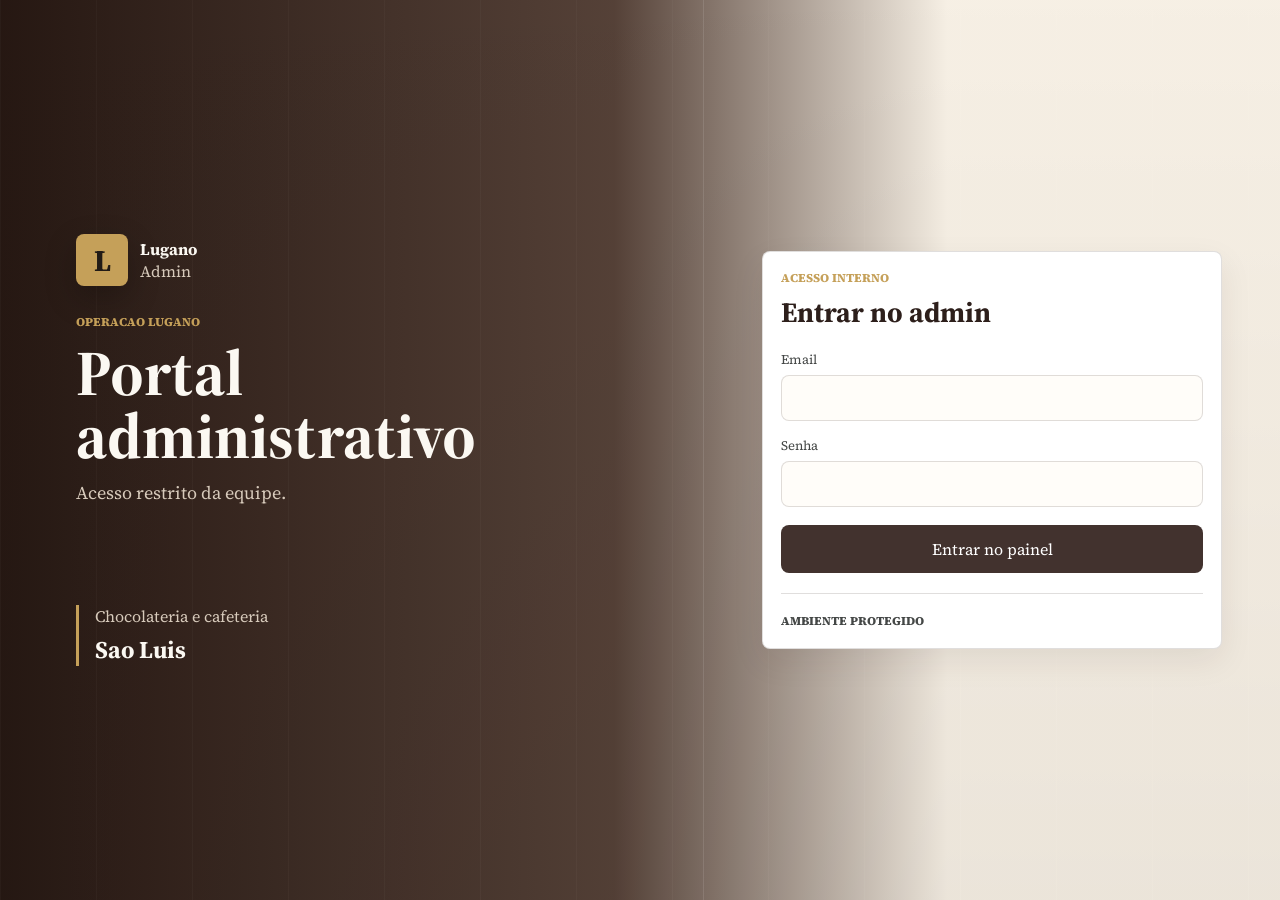
==== commit 4cf1a33b: "Redesign frontend with heritage Lugano theme" ====
--- a/frontend/admin/index.html
+++ b/frontend/admin/index.html
@@ -4,7 +4,11 @@
     <meta charset="utf-8" />
     <meta name="viewport" content="width=device-width, initial-scale=1" />
     <title>Lugano | Admin</title>
-    <link rel="stylesheet" href="./styles.css?v=admin-20260703-4" />
+    <link rel="preconnect" href="https://fonts.googleapis.com" />
+    <link rel="preconnect" href="https://fonts.gstatic.com" crossorigin />
+    <link href="https://fonts.googleapis.com/css2?family=Source+Serif+4:wght@400;500;700;800&display=swap" rel="stylesheet" />
+    <link rel="stylesheet" href="../design-system.css?v=heritage-20260709-1" />
+    <link rel="stylesheet" href="./styles.css?v=admin-20260709-1" />
   </head>
   <body>
     <section class="admin-login-gate" id="admin-login-gate">
@@ -445,6 +449,6 @@
     </div>
 
     <script src="../config.js?v=config-20260703-1"></script>
-    <script src="./app.js?v=admin-20260703-4"></script>
+    <script src="./app.js?v=admin-20260709-1"></script>
   </body>
 </html>
--- a/frontend/design-system.css
+++ b/frontend/design-system.css
@@ -0,0 +1,91 @@
+:root {
+  color-scheme: light;
+  --surface: #f9f9f9;
+  --surface-dim: #dadada;
+  --surface-bright: #f9f9f9;
+  --surface-container-lowest: #ffffff;
+  --surface-container-low: #f3f3f3;
+  --surface-container: #f0f0f0;
+  --surface-container-high: #eaeaea;
+  --surface-container-highest: #e3e3e3;
+  --on-surface: #1c1b1b;
+  --on-surface-variant: #444746;
+  --outline: #747775;
+  --outline-variant: #c4c7c5;
+  --primary: #42322e;
+  --on-primary: #ffffff;
+  --primary-container: #5b4843;
+  --on-primary-container: #ffdbd1;
+  --secondary: #a68a7b;
+  --secondary-container: #f3e6e1;
+  --tertiary: #8b7a5e;
+  --tertiary-container: #f2e1c3;
+  --error: #ba1a1a;
+  --error-container: #ffdad6;
+  --caramel-gold: #c5a059;
+  --cream-base: #fdfcf0;
+  --cacao-deep: #2d1f1b;
+  --success: #2f725f;
+  --font-display: "Source Serif 4", Georgia, "Times New Roman", serif;
+  --font-body: "Source Serif 4", Georgia, "Times New Roman", serif;
+  --radius-sm: 4px;
+  --radius-md: 8px;
+  --radius-lg: 16px;
+  --container-max: 1280px;
+  --page-margin: clamp(16px, 4vw, 80px);
+  --gutter: 24px;
+  --heritage-shadow: 0 22px 58px rgba(45, 31, 27, 0.12);
+  --heritage-shadow-soft: 0 12px 32px rgba(45, 31, 27, 0.08);
+}
+
+* {
+  letter-spacing: 0;
+}
+
+html {
+  scroll-behavior: smooth;
+}
+
+body {
+  background: var(--cream-base);
+  color: var(--on-surface);
+  font-family: var(--font-body);
+}
+
+button,
+input,
+select,
+textarea {
+  font-family: var(--font-body);
+}
+
+h1,
+h2,
+h3,
+.brand strong,
+.login-copy h1,
+.home-copy h1,
+.hero-copy h1,
+.spotlight-copy h2 {
+  font-family: var(--font-display);
+  font-weight: 700;
+}
+
+:where(a, button, input, select, textarea):focus-visible {
+  outline: 3px solid rgba(197, 160, 89, 0.62);
+  outline-offset: 3px;
+}
+
+::selection {
+  background: rgba(197, 160, 89, 0.34);
+  color: var(--cacao-deep);
+}
+
+.section-kicker,
+.eyebrow,
+.hero-copy span,
+.home-copy span,
+.login-copy span,
+.login-card-header span {
+  color: var(--caramel-gold);
+}
--- a/frontend/admin/styles.css
+++ b/frontend/admin/styles.css
@@ -1,17 +1,17 @@
 :root {
   color-scheme: light;
-  --bg: #f6f4ef;
-  --surface: #ffffff;
-  --surface-2: #f0ebe2;
-  --ink: #211b16;
-  --muted: #6d6258;
-  --line: #ded7cd;
-  --brand: #7b2d26;
-  --brand-2: #1f6f64;
-  --accent: #c79952;
-  --danger: #a23131;
-  --ok: #28745b;
-  --shadow: 0 14px 35px rgba(45, 35, 28, 0.08);
+  --bg: var(--cream-base);
+  --surface: var(--surface-container-lowest);
+  --surface-2: var(--surface-container-low);
+  --ink: var(--cacao-deep);
+  --muted: var(--on-surface-variant);
+  --line: rgba(66, 50, 46, 0.16);
+  --brand: var(--primary);
+  --brand-2: var(--success);
+  --accent: var(--caramel-gold);
+  --danger: var(--error);
+  --ok: var(--success);
+  --shadow: var(--heritage-shadow-soft);
 }
 
 * {
@@ -23,9 +23,7 @@
   min-height: 100vh;
   background: var(--bg);
   color: var(--ink);
-  font-family:
-    Inter, ui-sans-serif, system-ui, -apple-system, BlinkMacSystemFont, "Segoe UI",
-    sans-serif;
+  font-family: var(--font-body);
 }
 
 .admin-login-gate {
@@ -114,8 +112,8 @@
 
 .login-copy h1 {
   max-width: 560px;
-  font-size: clamp(44px, 6vw, 72px);
-  line-height: 0.96;
+  font-size: 64px;
+  line-height: 0.98;
 }
 
 .login-copy p {
@@ -802,6 +800,45 @@
   gap: 10px;
 }
 
+.product-list-item {
+  grid-template-columns: 86px minmax(0, 1fr);
+  align-items: center;
+  gap: 12px;
+}
+
+.product-thumb {
+  overflow: hidden;
+  display: grid;
+  place-items: center;
+  width: 86px;
+  height: 76px;
+  border: 1px solid var(--line);
+  border-radius: 8px;
+  background: linear-gradient(135deg, var(--surface-2), var(--tertiary-container));
+  color: var(--brand);
+  margin: 0;
+  font-size: 28px;
+  font-weight: 800;
+}
+
+.product-thumb img {
+  width: 100%;
+  height: 100%;
+  object-fit: cover;
+}
+
+.product-list-content {
+  display: grid;
+  gap: 6px;
+  min-width: 0;
+}
+
+.product-list-content strong,
+.product-list-content span {
+  min-width: 0;
+  overflow-wrap: anywhere;
+}
+
 .order-detail-panel {
   display: grid;
   gap: 16px;
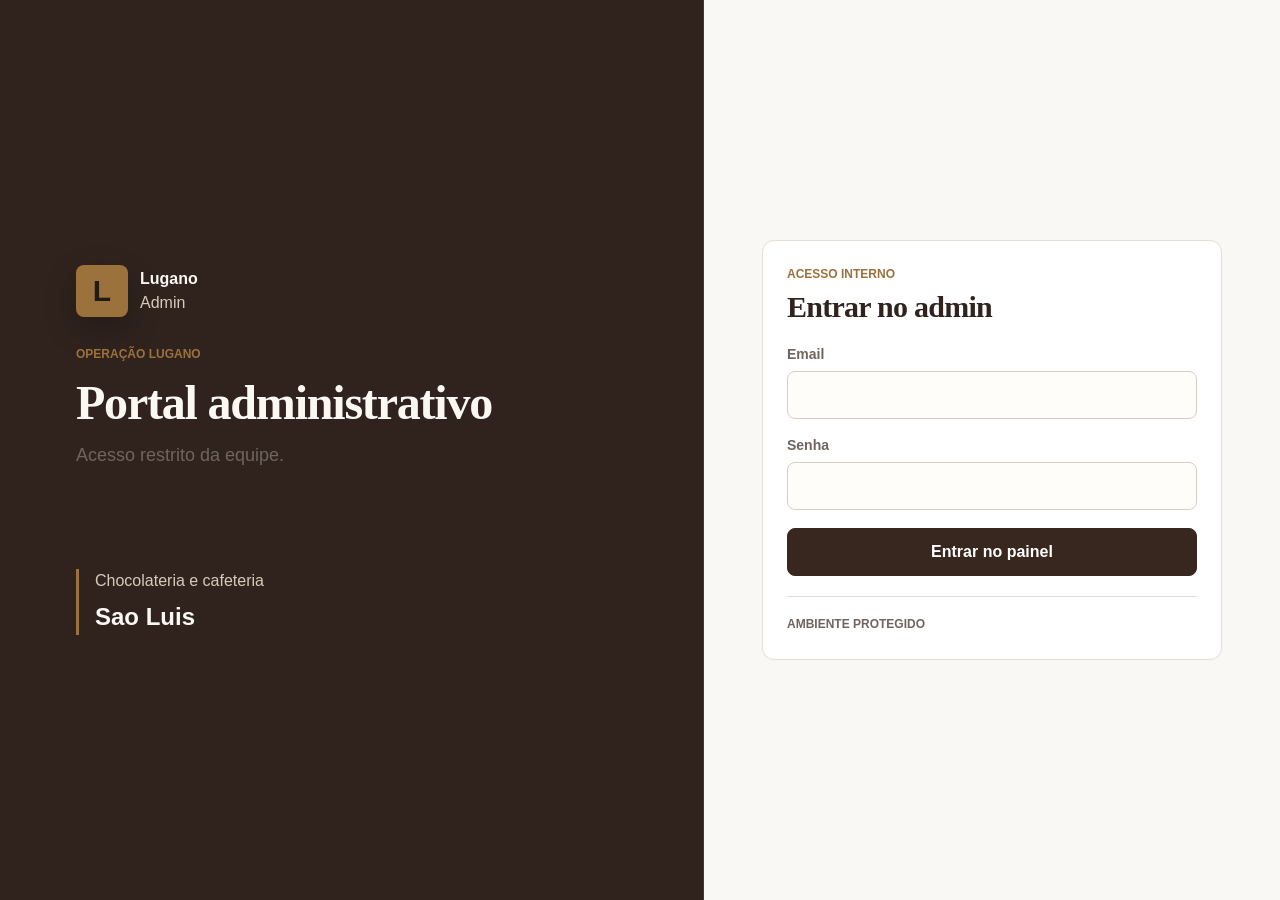
==== commit c6bd9a5d: "feat(ui): implementa roadmap premium de UI e UX" ====
--- a/frontend/admin/index.html
+++ b/frontend/admin/index.html
@@ -4,13 +4,11 @@
     <meta charset="utf-8" />
     <meta name="viewport" content="width=device-width, initial-scale=1" />
     <title>Lugano | Admin</title>
-    <link rel="preconnect" href="https://fonts.googleapis.com" />
-    <link rel="preconnect" href="https://fonts.gstatic.com" crossorigin />
-    <link href="https://fonts.googleapis.com/css2?family=Source+Serif+4:wght@400;500;700;800&display=swap" rel="stylesheet" />
     <link rel="stylesheet" href="../design-system.css?v=heritage-20260709-1" />
     <link rel="stylesheet" href="./styles.css?v=admin-20260709-1" />
+    <link rel="stylesheet" href="../premium.css?v=20260908" />
   </head>
-  <body>
+  <body class="premium module-admin">
     <section class="admin-login-gate" id="admin-login-gate">
       <div class="login-intro">
         <div class="login-brand">
@@ -21,7 +19,7 @@
           </div>
         </div>
         <div class="login-copy">
-          <span>Operacao Lugano</span>
+          <span>Operação Lugano</span>
           <h1>Portal administrativo</h1>
           <p>Acesso restrito da equipe.</p>
         </div>
@@ -59,12 +57,12 @@
         </div>
 
         <nav class="nav-tabs" aria-label="Modulos">
-          <button class="nav-tab active" data-view="overview" type="button">Visao Geral</button>
+          <button class="nav-tab active" data-view="overview" type="button">Visão Geral</button>
           <button class="nav-tab" data-view="orders" type="button">Pedidos</button>
           <button class="nav-tab" data-view="products" type="button">Produtos</button>
           <button class="nav-tab" data-view="customers" type="button">Clientes</button>
           <button class="nav-tab" data-min-role="manager" data-view="promotions" type="button">Campanhas</button>
-          <button class="nav-tab" data-min-role="manager" data-view="reports" type="button">Relatorios</button>
+          <button class="nav-tab" data-min-role="manager" data-view="reports" type="button">Relatórios</button>
           <button class="nav-tab" data-min-role="owner" data-view="audit" type="button">Auditoria</button>
           <button class="nav-tab" data-min-role="owner" data-view="team" type="button">Equipe</button>
           <button class="nav-tab" data-view="settings" type="button">Acesso</button>
@@ -74,8 +72,8 @@
       <main class="workspace">
         <header class="topbar">
           <div>
-            <h1 id="view-title">Visao Geral</h1>
-            <p id="view-subtitle">Operacao comercial, pedidos e campanhas.</p>
+            <h1 id="view-title">Visão Geral</h1>
+            <p id="view-subtitle">Operação comercial, pedidos e campanhas.</p>
           </div>
           <div class="connection-pill" id="connection-status">Aguardando acesso</div>
         </header>
@@ -166,7 +164,7 @@
             <section class="panel order-detail-panel" id="order-detail">
               <div class="empty-state">
                 <h2>Selecione um pedido</h2>
-                <p>Veja itens, cliente, entrega, observacoes e atualize o status.</p>
+                <p>Veja itens, cliente, entrega, observações e atualize o status.</p>
               </div>
             </section>
           </div>
@@ -178,16 +176,16 @@
               <h2>Novo produto</h2>
               <label>Nome<input name="name" required /></label>
               <label>Categoria<input name="category" value="cafeteria" required /></label>
-              <label>Preco<input name="price" type="number" step="0.01" min="0" required /></label>
-              <label>Descricao<textarea name="description" rows="3"></textarea></label>
+              <label>Preço<input name="price" type="number" step="0.01" min="0" required /></label>
+              <label>Descrição<textarea name="description" rows="3"></textarea></label>
               <label>Imagem URL<input name="image_url" /></label>
-              <label class="check-row"><input name="available" type="checkbox" checked /> Disponivel</label>
+              <label class="check-row"><input name="available" type="checkbox" checked /> Disponível</label>
               <button class="primary-button" type="submit">Salvar produto</button>
             </form>
 
             <section class="panel">
               <div class="panel-heading">
-                <h2>Catalogo</h2>
+                <h2>Catálogo</h2>
                 <button class="ghost-button" data-refresh="products" type="button">Atualizar</button>
               </div>
               <div class="item-list" id="products-list"></div>
@@ -221,18 +219,18 @@
           <div class="split-layout">
             <form class="panel form-panel" id="promotion-form">
               <h2>Nova campanha</h2>
-              <label>Codigo<input name="code" required /></label>
+              <label>Código<input name="code" required /></label>
               <label>Tipo
                 <select name="type">
                   <option value="percentage">Percentual</option>
                   <option value="fixed">Valor fixo</option>
-                  <option value="free_delivery">Frete gratis</option>
+                  <option value="free_delivery">Frete grátis</option>
                 </select>
               </label>
               <label>Valor<input name="value" type="number" step="0.01" min="0" value="0" /></label>
-              <label>Pedido minimo (centavos)<input name="min_order_cents" type="number" min="0" value="0" /></label>
+              <label>Pedido mínimo (centavos)<input name="min_order_cents" type="number" min="0" value="0" /></label>
               <label>Limite de usos<input name="max_uses" type="number" min="1" /></label>
-              <label>Descricao<textarea name="description" rows="3"></textarea></label>
+              <label>Descrição<textarea name="description" rows="3"></textarea></label>
               <label class="check-row"><input name="active" type="checkbox" checked /> Ativa</label>
               <button class="primary-button" type="submit">Salvar campanha</button>
             </form>
@@ -250,21 +248,21 @@
         <section class="view" data-min-role="manager" id="view-reports">
           <form class="panel report-filters" id="reports-filter-form">
             <div>
-              <h2>Periodo</h2>
+              <h2>Período</h2>
               <p class="muted">Filtre faturamento, tickets e rankings comerciais.</p>
             </div>
-            <label>Inicio<input name="date_from" type="date" /></label>
+            <label>Início<input name="date_from" type="date" /></label>
             <label>Fim<input name="date_to" type="date" /></label>
-            <button class="primary-button" type="submit">Atualizar relatorios</button>
+            <button class="primary-button" type="submit">Atualizar relatórios</button>
           </form>
 
           <section class="metrics-grid reports-metrics">
             <article class="metric">
-              <span>Faturamento liquido</span>
+              <span>Faturamento líquido</span>
               <strong id="report-net-revenue">R$ 0,00</strong>
             </article>
             <article class="metric">
-              <span>Ticket medio</span>
+              <span>Ticket médio</span>
               <strong id="report-average-ticket">R$ 0,00</strong>
             </article>
             <article class="metric">
@@ -392,9 +390,9 @@
               <label>ID do usuario<input name="profile_id" placeholder="UUID do Supabase Auth" required /></label>
               <label>Papel
                 <select name="role">
-                  <option value="staff">Staff</option>
-                  <option value="manager">Manager</option>
-                  <option value="owner">Owner</option>
+                  <option value="staff">Atendente</option>
+                  <option value="manager">Gerente</option>
+                  <option value="owner">Proprietário</option>
                 </select>
               </label>
               <label class="check-row"><input name="active" type="checkbox" checked /> Ativo</label>
@@ -428,7 +426,7 @@
           <div class="settings-grid">
             <section class="panel settings-panel">
               <div class="panel-heading">
-                <h2>Sessao administrativa</h2>
+                <h2>Sessão administrativa</h2>
                 <span class="status" id="admin-session-label">Desconectado</span>
               </div>
               <div class="session-summary">
@@ -449,6 +447,7 @@
     </div>
 
     <script src="../config.js?v=config-20260703-1"></script>
-    <script src="./app.js?v=admin-20260709-1"></script>
+    <script src="../ui.js?v=20260908"></script>
+    <script src="./app.js?v=premium-20260908"></script>
   </body>
 </html>
--- a/frontend/design-system.css
+++ b/frontend/design-system.css
@@ -27,7 +27,7 @@
   --cacao-deep: #2d1f1b;
   --success: #2f725f;
   --font-display: "Source Serif 4", Georgia, "Times New Roman", serif;
-  --font-body: "Source Serif 4", Georgia, "Times New Roman", serif;
+  --font-body: "Segoe UI", Arial, sans-serif;
   --radius-sm: 4px;
   --radius-md: 8px;
   --radius-lg: 16px;
@@ -89,3 +89,69 @@
 .login-card-header span {
   color: var(--caramel-gold);
 }
+
+.whatsapp-contact-button {
+  position: fixed;
+  left: clamp(14px, 3vw, 28px);
+  bottom: clamp(14px, 3vw, 28px);
+  z-index: 40;
+  display: inline-grid;
+  grid-template-columns: 42px auto;
+  align-items: center;
+  gap: 10px;
+  min-height: 58px;
+  border: 1px solid rgba(255, 255, 255, 0.28);
+  border-radius: var(--radius-md);
+  background: #1f7a55;
+  box-shadow: 0 18px 42px rgba(31, 122, 85, 0.24);
+  color: #ffffff;
+  padding: 8px 16px 8px 9px;
+  text-decoration: none;
+}
+
+.whatsapp-contact-button:hover {
+  background: #176a49;
+}
+
+.whatsapp-contact-icon {
+  display: grid;
+  place-items: center;
+  width: 42px;
+  height: 42px;
+  border-radius: var(--radius-sm);
+  background: rgba(255, 255, 255, 0.16);
+  color: #ffffff;
+  font-size: 20px;
+  font-weight: 800;
+}
+
+.whatsapp-contact-copy {
+  display: grid;
+  gap: 1px;
+}
+
+.whatsapp-contact-copy small {
+  color: rgba(255, 255, 255, 0.72);
+  font-size: 11px;
+  font-weight: 800;
+  text-transform: uppercase;
+}
+
+.whatsapp-contact-copy strong {
+  color: #ffffff;
+  font-size: 16px;
+  line-height: 1.1;
+}
+
+@media (max-width: 560px) {
+  .whatsapp-contact-button {
+    grid-template-columns: 38px auto;
+    min-height: 52px;
+    padding-right: 13px;
+  }
+
+  .whatsapp-contact-icon {
+    width: 38px;
+    height: 38px;
+  }
+}
--- a/frontend/premium.css
+++ b/frontend/premium.css
@@ -0,0 +1,283 @@
+@font-face { font-family:"Source Serif 4"; font-style:normal; font-weight:400; font-display:optional; src:url("./assets/source-serif-4-400.ttf") format("truetype"); }
+@font-face { font-family:"Source Serif 4"; font-style:normal; font-weight:600 800; font-display:optional; src:url("./assets/source-serif-4-700.ttf") format("truetype"); }
+/* Premium transactional layer: shared tokens + responsive application layouts. */
+:root {
+  --space-1:4px; --space-2:8px; --space-3:12px; --space-4:16px; --space-5:24px; --space-6:32px;
+  --touch-target:44px; --control-height:48px; --duration-fast:150ms;
+  --z-navigation:25; --z-cart:30; --z-toast:100;
+  --font-body: "Segoe UI", Arial, sans-serif;
+  --font-display: "Source Serif 4", Georgia, serif;
+  --cream-base: #faf8f4; --cacao-deep: #30231e; --primary: #38271f;
+  --on-surface: #30231e; --on-surface-variant: #6f655e;
+  --caramel-gold: #9b713c; --success: #27634e; --error: #a92d2d;
+  --outline-variant: #ded7ce; --radius-sm: 8px; --radius-md: 12px; --radius-lg: 18px;
+  --heritage-shadow-soft: 0 4px 24px #39291c08;
+  --heritage-shadow: 0 12px 40px #39291c12;
+}
+* { box-sizing: border-box; }
+html { scroll-padding-top: 100px; }
+body.premium { font-family: var(--font-body); color: var(--on-surface); background: var(--cream-base); line-height: 1.5; }
+.premium h1,.premium h2,.premium h3 { letter-spacing: -.025em; line-height: 1.15; }
+.premium h1 { font-size: clamp(30px, 4vw, 48px); }
+.premium h2 { font-size: clamp(23px, 2.5vw, 30px); }
+.premium h3 { font-size: 21px; }
+.premium button,.premium input,.premium select,.premium textarea { font-family: var(--font-body); font-size: 16px; }
+.premium :where(input:not([type=checkbox]):not([type=radio]),select,textarea) { width:100%; min-width:0; min-height:var(--control-height); border:1px solid #d6cec4; border-radius:8px; padding:11px 12px; color:var(--cacao-deep); background:#fff; }
+.premium :where(button,.primary-button,.ghost-button,.small-button,.secondary-button,summary) { min-height:var(--touch-target); }
+.premium :where(button,.primary-button,.ghost-button,.small-button,.secondary-button) { border-radius:8px; padding:10px 16px; font-weight:600; cursor:pointer; display:inline-flex; align-items:center; justify-content:center; gap:8px; text-decoration:none; transition:background var(--duration-fast), box-shadow var(--duration-fast); }
+.premium .primary-button { background:var(--primary); border:1px solid var(--primary); color:#fff; }
+.premium .ghost-button,.premium .small-button,.premium .secondary-button { color:var(--primary); background:#fff; border:1px solid #d6cec4; }
+.premium button:hover:not(:disabled),.premium .primary-button:hover { filter:brightness(.94); }
+.premium button:disabled { opacity:.55; cursor:wait; }
+.premium button[aria-busy=true]::before { content:""; width:14px; height:14px; border:2px solid currentColor; border-right-color:transparent; border-radius:50%; animation:spin .8s linear infinite; }
+.premium :focus-visible { outline:3px solid #805522; outline-offset:3px; }
+.premium .muted,.premium p { color:var(--on-surface-variant); }
+.premium label { display:grid; gap:6px; font-size:14px; font-weight:600; }
+.premium form { display:grid; gap:16px; }
+.premium .hidden,.premium [hidden] { display:none!important; }
+.sr-only { position:absolute; width:1px; height:1px; padding:0; margin:-1px; overflow:hidden; clip-path:inset(50%); white-space:nowrap; }
+.skip-link { position:fixed; top:-100px; left:16px; z-index:200; background:#fff; padding:12px; }
+.skip-link:focus { top:12px; }
+.shop-header { height:88px; background:#fff; border-bottom:1px solid #e6e0d8; display:flex; justify-content:space-between; align-items:center; padding:0 max(24px,calc((100vw - 1280px)/2)); gap:var(--space-5); position:sticky; top:0; z-index:var(--z-navigation); }
+.shop-brand { display:flex; align-items:center; gap:12px; color:var(--primary); text-decoration:none; }
+.shop-brand>span { font:700 28px var(--font-display); }
+.shop-brand small { display:block; font:600 9px var(--font-body); letter-spacing:.16em; margin-top:3px; }
+.shop-header nav { display:flex; gap:var(--space-5); }
+.shop-header nav a { font-size:14px; min-height:var(--touch-target); display:flex; align-items:center; color:#75685d; border-bottom:2px solid transparent; }
+.shop-header nav a[aria-current] { color:var(--primary); border-bottom-color:var(--caramel-gold); }
+.shop-session #session-label { max-width:160px; overflow:hidden; text-overflow:ellipsis; font-size:12px; color:#6f655e; }
+.premium .page-hero,.premium .customer-hero,.premium .auth-hero { background:none; color:var(--primary); padding:0; min-height:0; }
+.premium .page-hero>.nav,.premium .customer-hero>.topnav,.premium .auth-hero>.topnav { display:none; }
+.premium .hero-copy { max-width:1280px; margin:auto; padding:36px 24px 24px; }
+.premium .hero-copy h1 { margin:8px 0 12px; }
+.premium .hero-copy p { font:16px/1.6 var(--font-body); max-width:640px; margin:0; }
+.premium .hero-copy>span,.premium .section-kicker { font:700 11px var(--font-body); letter-spacing:.13em; text-transform:uppercase; color:#87602f; }
+.shop-intro { display:flex; justify-content:space-between; align-items:end; gap:var(--space-5); }
+.store-detail { font-size:13px; border-left:1px solid #ded7ce; padding-left:24px; max-width:250px; }
+.store-detail strong { display:block; margin-bottom:4px; }
+.premium .delivery-layout { display:grid; grid-template-columns:minmax(0,1fr) 360px; gap:32px; width:100%; max-width:1280px; margin:0 auto; padding:8px 24px 100px; align-items:start; }
+.premium .menu-column { min-width:0; display:block; }
+.menu-tools { display:grid; gap:16px; margin-bottom:24px; }
+.search-box { position:relative; }
+.search-box input { padding-left:40px!important; }
+.search-box::before { content:"⌕"; position:absolute; left:15px; top:5px; font-size:26px; }
+.category-tabs { display:flex; gap:8px; overflow-x:auto; padding:4px 2px 8px; scrollbar-width:thin; }
+.category-tabs button { border:1px solid #ded7ce; background:transparent; white-space:nowrap; font-size:13px; border-radius:24px; padding:8px 18px; }
+.category-tabs button[aria-pressed=true] { background:var(--primary); color:white; border-color:var(--primary); }
+.menu-title { display:flex; justify-content:space-between; align-items:center; margin:8px 0 20px; }
+.menu-title h2 { margin:0; }
+.premium .product-grid { display:grid; grid-template-columns:repeat(2,minmax(0,1fr)); gap:20px; }
+.premium .delivery-layout .product-card.has-image { display:flex; flex-direction:column; gap:0; padding:0; border:1px solid #e4ded6; border-radius:12px; overflow:hidden; background:#fff; box-shadow:none; min-width:0; }
+.product-detail-trigger { border:0; padding:0!important; display:block!important; width:100%; text-align:left; color:inherit; background:#f2ede6; border-radius:0!important; }
+.premium .product-media { margin:0; width:100%; aspect-ratio:4/3; height:auto; overflow:hidden; display:grid; place-items:center; background:#eee7dc; }
+.premium .product-media img { width:100%; height:100%; object-fit:cover; }
+.premium .product-media-fallback { background:radial-gradient(ellipse at center,#f6f0e5,#e6dccd); }
+.premium .product-media-fallback img { width:64px; height:64px; opacity:.65; object-fit:contain; }
+.product-body { padding:18px; display:flex; flex-direction:column; flex:1; gap:8px; }
+.product-body>small { color:#87602f; font-size:10px; font-weight:700; letter-spacing:.1em; text-transform:uppercase; }
+.product-name { background:none; border:0; padding:0!important; justify-content:start!important; text-align:left; min-height:0!important; font:600 23px/1.15 var(--font-display)!important; }
+.premium .product-body p { font-size:13px; line-height:1.5; margin:0 0 16px; flex:1; }
+.product-buy { display:flex; justify-content:space-between; align-items:center; gap:12px; }
+.premium .delivery-layout .product-card.has-image > :not(.product-media) { margin:0; }
+.premium .delivery-layout .product-card.has-image .primary-button { margin:0; }
+.premium .delivery-layout .product-price { align-self:center; }
+.premium .delivery-layout .product-card { min-height:0; }
+.premium .product-media::after { display:none; }
+.premium .hero-copy .store-detail span { color:var(--on-surface-variant); font:12px/1.5 var(--font-body); letter-spacing:0; text-transform:none; }
+.premium .product-price { font:700 18px var(--font-body); font-variant-numeric:tabular-nums; margin:0; }
+.premium .product-buy .primary-button { font-size:13px; }
+.premium .checkout-column { position:sticky; top:110px; display:grid; gap:16px; min-width:0; }
+.premium .checkout-panel { border:1px solid #e1d9cf; border-radius:12px; padding:22px; box-shadow:none; background:#fff; margin:0; }
+.checkout-heading { display:flex; justify-content:space-between; align-items:center; }
+.checkout-heading h2 { margin:0; font-size:25px; }
+.premium .checkout-progress { position:static; display:flex; gap:8px; padding:0; border:0; background:transparent; box-shadow:none; }
+.premium .flow-step { flex:1; display:flex; padding:0; border:0; background:none; gap:4px; font-size:10px; opacity:.55; }
+.premium .flow-step span { width:23px; height:23px; font-size:11px; display:grid; place-items:center; background:#e5ddd2; color:#493426; border-radius:50%; }
+.premium .flow-step.active { opacity:1; }
+.premium .flow-step.active span { background:var(--primary); color:white; }
+.premium .step-panel { display:none; }
+.premium .step-panel.is-current { display:grid; gap:16px; opacity:1; }
+.premium .step-heading { margin:0; padding:0; }
+.premium .step-heading h2 { font-size:24px; }
+.premium .step-index { display:none; }
+.premium .step-heading p { font-size:13px; margin:4px 0 0; }
+.premium .cart-item { border:0; border-bottom:1px solid #eee8e1; padding:16px 0; }
+.premium .cart-row { flex-wrap:wrap; gap:8px; }
+.premium .cart-row>strong { font-size:14px; }
+.premium .quantity-actions { display:flex; gap:4px; align-items:center; flex-wrap:wrap; }
+.premium .quantity-actions .small-button { min-width:44px; padding:8px; font-size:13px; }
+.premium .totals { border-top:1px solid #e8e1d8; padding-top:16px; gap:8px; font-size:13px; }
+.premium .grand-total { font-size:18px; }
+.premium .step-actions { display:flex; gap:8px; }
+.premium .step-actions>* { flex:1; }
+.premium .checkout-note,.premium .selection-summary { font-size:12px; margin:0; }
+.premium .checkout-button { width:100%; }
+.checkout-trust { font-size:11px; color:#766a5f; text-align:center; }
+.mobile-cart { display:none!important; }
+.premium dialog { color:var(--primary); background:#fff; border:0; border-radius:16px; max-height:90dvh; overflow:auto; padding:28px; width:min(540px,calc(100% - 32px)); box-shadow:0 30px 100px #24190f40; }
+.premium dialog::backdrop { background:#23180f80; backdrop-filter:blur(3px); }
+.dialog-heading { display:flex; align-items:center; justify-content:space-between; gap:16px; margin-bottom:20px; }
+.dialog-heading h2 { margin:0; }
+.dialog-heading button { border:1px solid #ddd; background:#fff; min-width:44px; }
+.dialog-actions { display:flex; gap:12px; justify-content:end; margin-top:24px; }
+.premium #product-dialog .product-media { border-radius:8px; margin-bottom:20px; max-height:240px; }
+.premium .confirm-list { display:grid; gap:12px; }
+.premium .confirm-list>div { display:flex; justify-content:space-between; gap:20px; padding-bottom:8px; border-bottom:1px solid #eee; font-size:14px; }
+.premium .confirm-list strong { text-align:right; overflow-wrap:anywhere; }
+.premium .notice { font-size:14px; border:1px solid #dcd5cb; border-left:4px solid #8c734d; padding:14px; border-radius:8px; background:#fffcf4; }
+.premium .notice.error { border-color:#b34d43; background:#fff3f1; color:#8a2720; }
+.premium .notice.success { border-color:#629b81; background:#f0f8f3; color:#20533d; }
+#ux-toast { position:fixed; bottom:24px; left:50%; transform:translateX(-50%); z-index:var(--z-toast); border-radius:10px; background:#30231e; color:#fff; padding:14px 20px; max-width:min(560px,calc(100vw - 32px)); width:max-content; box-shadow:0 8px 30px #0002; font-size:14px; }
+#ux-toast button { margin-left:10px; color:#fff; background:transparent; border:1px solid #fff8; }
+.field-error { color:#a92d2d; font-size:12px; }
+[aria-invalid=true] { border-color:#a92d2d!important; }
+.ux-empty { text-align:center; padding:32px 16px; grid-column:1/-1; }
+.ux-empty h3 { margin:12px 0; }
+.ux-empty p { font-size:14px; }
+.empty-mark { font:700 32px var(--font-display); display:inline-grid; place-items:center; width:60px; height:60px; background:#f4eee3; border-radius:50%; color:#8b653a; }
+.ux-skeleton { padding:20px; background:#fff; border:1px solid #eae4da; border-radius:12px; min-height:170px; }
+.ux-skeleton i { display:block; height:20px; background:#eae4db; border-radius:5px; margin:12px 0; animation:pulse 1.3s ease-in-out infinite; }
+.ux-skeleton i:first-child { height:75px; }.ux-skeleton i:last-child { width:60%; }
+.image-fallback { object-fit:contain!important; padding:24px; background:#f2ece2; }
+.premium .whatsapp-contact-button { position:static; display:flex; width:max-content; margin:0 auto 32px; min-height:var(--touch-target); background:none; color:var(--primary); border:1px solid #ded7ce; box-shadow:none; padding:8px 18px; }
+.premium .whatsapp-contact-copy strong { color:var(--primary); font-size:13px; }
+.premium .whatsapp-contact-icon,.premium .whatsapp-contact-copy small { display:none; }
+.premium .account-layout { display:flex; flex-direction:column; width:100%; max-width:1280px; margin:0 auto; padding:8px 24px 60px; gap:var(--space-5); }
+.premium .account-main { width:100%; display:grid; gap:var(--space-5); }
+.premium .account-overview { grid-template-columns:1.2fr 1fr; gap:var(--space-5); }
+.premium .loyalty-spotlight { padding:24px; border:1px solid #ded7ce; background:#f2ece2; box-shadow:none; border-radius:12px; }
+.premium .spotlight-copy h2 { font-size:28px; max-width:none; }
+.premium .spotlight-score { border:0; background:none; }
+.premium .spotlight-score strong { font-size:42px; }
+.premium .summary-grid { grid-template-columns:repeat(3,minmax(0,1fr)); gap:12px; }
+.premium .summary-grid article { padding:20px; border:1px solid #e4ded6; border-radius:12px; box-shadow:none; }
+.premium .summary-grid strong { font-size:26px; }
+.premium .panel { background:#fff; border:1px solid #e4ded6; border-radius:12px; padding:24px; box-shadow:none; }
+.premium .priority-grid { display:grid; grid-template-columns:1.3fr 1fr; gap:var(--space-5); }
+.premium .account-settings { position:static; width:100%; }
+.settings-toggle { margin:0 0 20px; }
+.premium .account-settings .settings-content { display:grid; grid-template-columns:repeat(2,minmax(0,1fr)); gap:var(--space-5); }
+.premium .order-card { display:grid; grid-template-columns:1fr auto; padding:20px 0; border:0; border-bottom:1px solid #e9e2d9; border-radius:0; gap:12px; }
+.order-card .order-actions { grid-column:1/-1; display:flex; gap:8px; }
+.premium .order-card span { font-size:13px; }
+.premium .status { font:600 11px var(--font-body); padding:6px 10px; border-radius:20px; width:max-content; height:max-content; max-width:100%; }
+.premium .auth-layout { max-width:760px; display:block; padding:0 24px 60px; margin:auto; }
+.premium .auth-card { background:#fff; border:1px solid #e4ded6; border-radius:12px; padding:28px; }
+.premium .auth-hero .hero-copy { max-width:760px; padding-top:40px; }
+.premium .support-column { display:none; }.premium .auth-tabs { margin-bottom:24px; }
+.premium .auth-tab { background:#f1ece5; border:0; }.premium .auth-tab.active { background:var(--primary); color:#fff; }
+.premium .session-panel { margin-top:16px; }
+.premium .app-shell { grid-template-columns:220px minmax(0,1fr); }
+.premium .sidebar { background:#30231e; padding:28px 18px; }
+.premium .sidebar,.premium .nav-tabs,.premium .view,.premium .orders-queue-panel { min-width:0; max-width:100%; }
+.premium .sidebar .brand { border:0; margin-bottom:36px; }
+.premium .nav-tab { justify-content:start; width:100%; font-size:14px; margin-bottom:4px; border-radius:8px; color:#e4d9c9; }
+.premium .nav-tab.active { background:#f5eee4; color:#35251d; }
+.premium .workspace { padding:32px; min-width:0; }
+.premium .topbar h1 { font-size:32px; margin:0; }.premium .topbar p { font-size:14px; }
+.premium .metrics-grid { gap:16px; }.premium .metric { padding:24px; border:1px solid #e4ded6; border-radius:12px; background:#fff; box-shadow:none; }
+.premium .metric strong { font:600 36px var(--font-display); }
+.premium .order-status-board { grid-template-columns:repeat(6,minmax(0,1fr)); gap:8px; }
+.premium .status-tile { padding:12px; border:1px solid #ded7ce; box-shadow:none; background:#fff; font-size:11px; cursor:pointer; }
+.premium .orders-workbench { grid-template-columns:minmax(270px,.8fr) minmax(0,1.2fr); gap:20px; }
+.premium .order-queue-card { background:#fff; border:1px solid #e4ded6; border-radius:10px; padding:18px; margin-bottom:12px; }
+.premium .order-queue-card.active { border-color:#8c6235; background:#fcf8f0; box-shadow:inset 3px 0 #8c6235; }
+.premium .queue-card-main { gap:12px; }.premium .queue-meta { font-size:12px; }.premium .queue-card-footer { flex-wrap:wrap; gap:8px; }
+.premium .detail-grid { grid-template-columns:repeat(2,minmax(0,1fr)); }.premium .detail-grid article { padding:14px; background:#faf8f4; }
+.premium .order-detail-heading { background:none; padding:0; border:0; }
+.premium .login-intro { background:#30231e; }.premium .admin-login-gate { min-height:100dvh; }
+.premium .login-copy h1 { font-size:48px; }.premium .login-card-area { background:#faf8f4; }
+.premium .split-layout { display:block; }.editor-toggle { margin-bottom:16px; }
+.premium .form-panel { margin-bottom:24px; max-width:720px; }
+.premium .table-wrap { max-width:100%; }.premium table { font-size:13px; }
+.premium .product-list-item { padding:16px; }.premium .product-thumb { width:64px; height:64px; }
+.premium .product-thumb img { width:64px; height:64px; }
+.admin-search { max-width:420px; margin-bottom:20px; }
+#back-to-queue { display:none; }
+@media(max-width:1000px) {
+ .premium .delivery-layout { grid-template-columns:minmax(0,1fr) 320px; gap:20px; }
+ .premium .product-grid { grid-template-columns:1fr; }
+ .premium .app-shell { grid-template-columns:1fr; }.premium .sidebar { padding:16px; }
+ .premium .sidebar .brand { display:none; }.premium .nav-tabs { display:flex; overflow:auto; gap:8px; }.premium .nav-tab { width:auto; white-space:nowrap; margin:0; }
+ .premium .order-status-board { grid-template-columns:repeat(3,1fr); }
+ .premium .account-overview,.premium .priority-grid { grid-template-columns:1fr; }
+}
+@media(max-width:700px) {
+ .shop-header { height:auto; min-height:76px; padding:12px 16px; gap:12px; flex-wrap:wrap; }
+ .shop-brand>span { font-size:25px; }.shop-brand small { display:none; }.shop-brand img { width:28px; height:28px; }.shop-brand { gap:8px; }
+ .shop-header nav { gap:16px; }.shop-header nav a { font-size:12px; }.shop-session { display:none; }
+ .premium .hero-copy { padding:28px 16px 20px; }.shop-intro { display:block; }.store-detail { border:0; padding:12px 0 0; max-width:none; font-size:12px; }
+ .premium .delivery-layout { display:block; padding:0 16px 100px; }.premium .product-grid { grid-template-columns:1fr; gap:14px; }
+ .premium .delivery-layout .product-card.has-image { display:grid; grid-template-columns:104px minmax(0,1fr); }
+ .premium .product-media { aspect-ratio:1; height:100%; min-height:152px; }.premium .product-media img { min-height:100%; }.premium .product-media-fallback img { min-height:0; width:42px; height:42px; }
+ .product-body { padding:14px; gap:5px; }.product-name { font-size:20px!important; }.premium .product-body p { font-size:12px; margin-bottom:8px; }
+ .premium .product-price { font-size:16px; }.premium .product-buy .primary-button { font-size:12px; padding:8px 12px; }
+ .premium .checkout-column { position:static; display:none; padding-top:24px; }.premium.checkout-open .checkout-column { display:grid; }
+ .premium.checkout-open .menu-column,.premium.checkout-open .page-hero { display:none; }
+ .mobile-cart { display:flex!important; position:fixed; bottom:max(16px,env(safe-area-inset-bottom)); left:16px; right:16px; z-index:var(--z-cart); justify-content:space-between!important; box-shadow:0 6px 24px #30231e33; }
+ .mobile-cart.hidden,.premium.checkout-open .mobile-cart { display:none!important; }
+ #ux-toast { bottom:88px; }
+ .premium dialog { padding:20px; width:100%; max-width:none; margin:auto 0 0; max-height:92dvh; border-radius:18px 18px 0 0; }
+ .premium #product-dialog .product-media { max-height:180px; min-height:180px; }
+ .premium .account-layout { padding:0 16px 40px; }.premium .account-settings .settings-content { grid-template-columns:1fr; }
+ .premium .summary-grid { grid-template-columns:repeat(3,minmax(0,1fr)); }.premium .summary-grid article { padding:12px; }.premium .summary-grid article span { font-size:10px; }.premium .summary-grid strong { font-size:23px; }
+ .premium .loyalty-spotlight { display:flex; padding:20px; gap:12px; }.premium .spotlight-copy h2 { font-size:24px; }.premium .spotlight-score { min-width:60px; padding:0; }.premium .spotlight-score>span { display:none; }
+ .premium .panel { padding:20px; }.premium .account-copy h1 { font-size:32px; }.premium .hero-actions { margin-top:20px; flex-wrap:wrap; }
+ .premium .auth-layout { padding:0 16px 40px; }.premium .auth-card { padding:20px; }
+ .premium .workspace { padding:20px 16px; }.premium .topbar { align-items:start; gap:12px; }.premium .connection-pill { font-size:10px; }
+ .premium .orders-workbench { grid-template-columns:1fr; }.premium #order-detail { display:none; }.premium.admin-detail-open #order-detail { display:block; }.premium.admin-detail-open .orders-queue-panel { display:none; }#back-to-queue { display:inline-flex; }
+ .premium .detail-grid { grid-template-columns:1fr; }.premium .order-update-form { grid-template-columns:1fr; }
+ .premium .metrics-grid { grid-template-columns:repeat(2,minmax(0,1fr)); }.premium .metric { padding:16px; }
+ .premium .admin-login-gate { display:block; }.premium .login-intro { min-height:0; padding:28px 20px; }.premium .login-copy h1 { font-size:30px; }.premium .login-signature { display:none; }.premium .login-card-area { padding:24px 16px; }
+ .premium .section-grid { grid-template-columns:1fr; }.premium .report-filters { grid-template-columns:1fr; }
+ .premium .table-wrap table { min-width:0; width:100%; }.premium .table-wrap thead { display:none; }.premium .table-wrap tr { display:block; border-bottom:1px solid #ddd; padding:12px 0; }.premium .table-wrap td { display:flex; justify-content:space-between; gap:12px; padding:6px 4px; overflow-wrap:anywhere; border:0; }.premium .table-wrap td::before { content:attr(data-label); font-weight:600; flex-shrink:0; }
+}
+@keyframes spin { to { transform:rotate(360deg); } }
+@keyframes pulse { 50% { opacity:.4; } }
+@media(prefers-reduced-motion:reduce) { *,*::before,*::after { scroll-behavior:auto!important; animation:none!important; transition:none!important; } }
+
+/* Reserve asynchronous chrome to keep the first product stable. */
+.category-tabs { min-height:60px; }
+.premium .product-name { min-height:var(--touch-target)!important; }
+.premium .notice.error::before { content:"! "; font-weight:800; }
+.premium .notice.success::before { content:"✓ "; font-weight:800; }
+@media(max-width:700px) {
+ .shop-header { height:76px; flex-wrap:nowrap; }
+ .premium .product-buy { flex-wrap:wrap; }
+ .premium .product-buy .primary-button { margin-left:auto!important; }
+}
+
+/* Compact rhythm: preserve room for the product and the next purchase action. */
+.premium .page-hero.compact-hero .hero-copy h1 { font-size:clamp(30px,4vw,44px); max-width:none; }
+.premium .page-hero.compact-hero .hero-copy { padding-top:24px; padding-bottom:20px; }
+.premium .flow-step { flex-direction:column; align-items:center; min-width:0; }
+.premium .flow-step strong { font-size:10px; white-space:nowrap; }
+.premium .priority-grid>.panel,.premium .promotions-list { min-height:0; }
+.premium .checkout-column .ux-empty { padding:20px 0; }
+.mobile-only { display:none!important; }
+@media(min-width:701px) { .premium .product-media { aspect-ratio:16/9; } }
+@media(max-width:700px) {
+ .premium .page-hero.compact-hero .hero-copy>div>span { font-size:10px; }
+ .premium .page-hero.compact-hero .hero-copy h1 { font-size:30px; }
+ .premium .page-hero.compact-hero .hero-copy p { font-size:14px; }
+ .premium .menu-tools { margin-bottom:12px; }
+ .premium .menu-title { margin-bottom:16px; }
+ .mobile-only { display:inline-flex!important; }
+}
+.admin-collection-search { margin:0 0 16px; }
+.preview-banner { position:fixed; inset:auto 0 0; z-index:80; padding:10px 12px; background:#38271f; color:#fff; text-align:center; font:12px/1.4 var(--font-body); }
+.premium.local-preview .mobile-cart { bottom:56px; }
+.premium.local-preview { padding-bottom:40px; }
+.premium .checkbox-label,.premium .check-row { min-height:var(--touch-target); display:flex; align-items:center; gap:10px; }
+
+.premium .nav-tab { transition:none; flex-shrink:0; }
+.premium .nav-tab:hover:not(.active) { background:#4a3c33; color:#fff; }
+.premium .product-list-item { grid-template-columns:64px minmax(0,1fr); }
+.premium .product-list-item>[data-edit-product] { grid-column:1/-1; justify-self:end; }
+.premium .product-list-content .list-item-header { flex-wrap:wrap; }
+.premium .product-list-content .list-item-header>span { white-space:nowrap; }
+@media(max-width:1000px) {
+ .premium .app-shell { align-content:start; }
+ .premium .sidebar { gap:0; }
+ .premium .nav-tabs { padding-bottom:4px; }
+}
